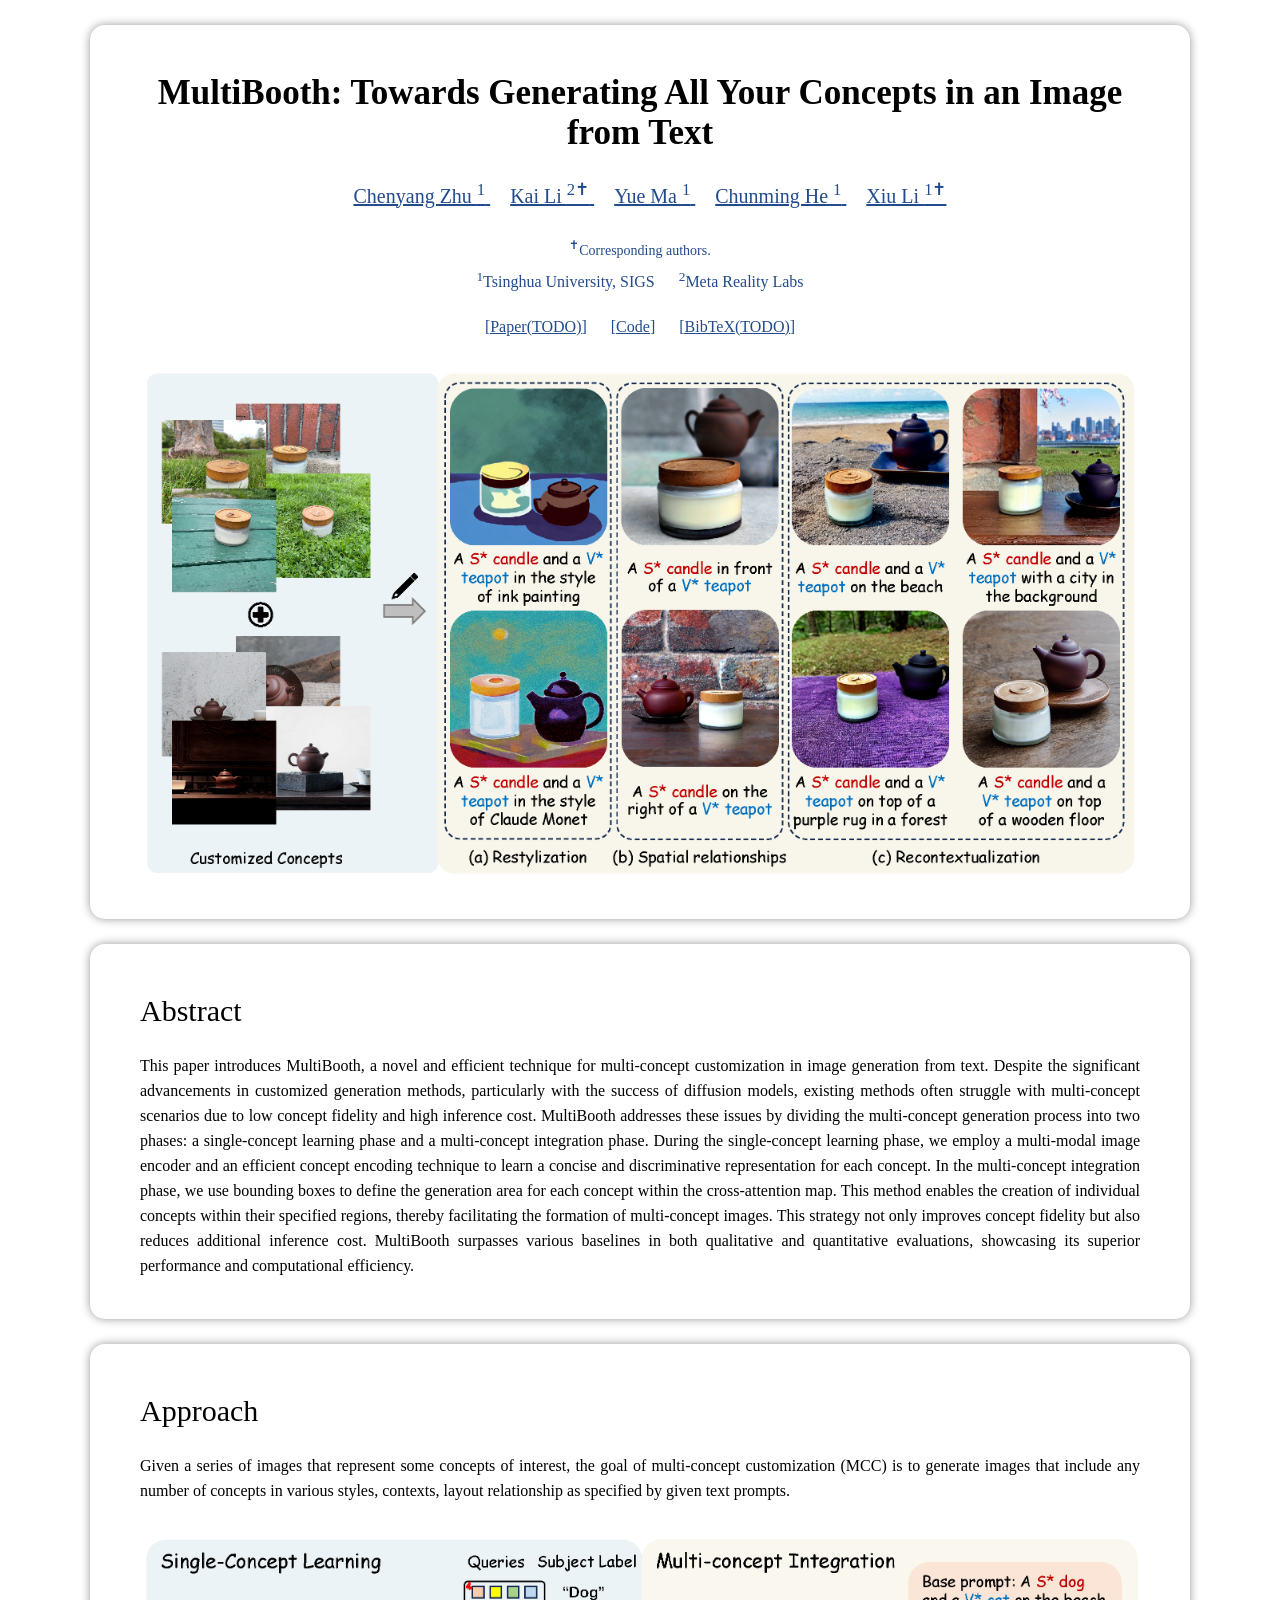
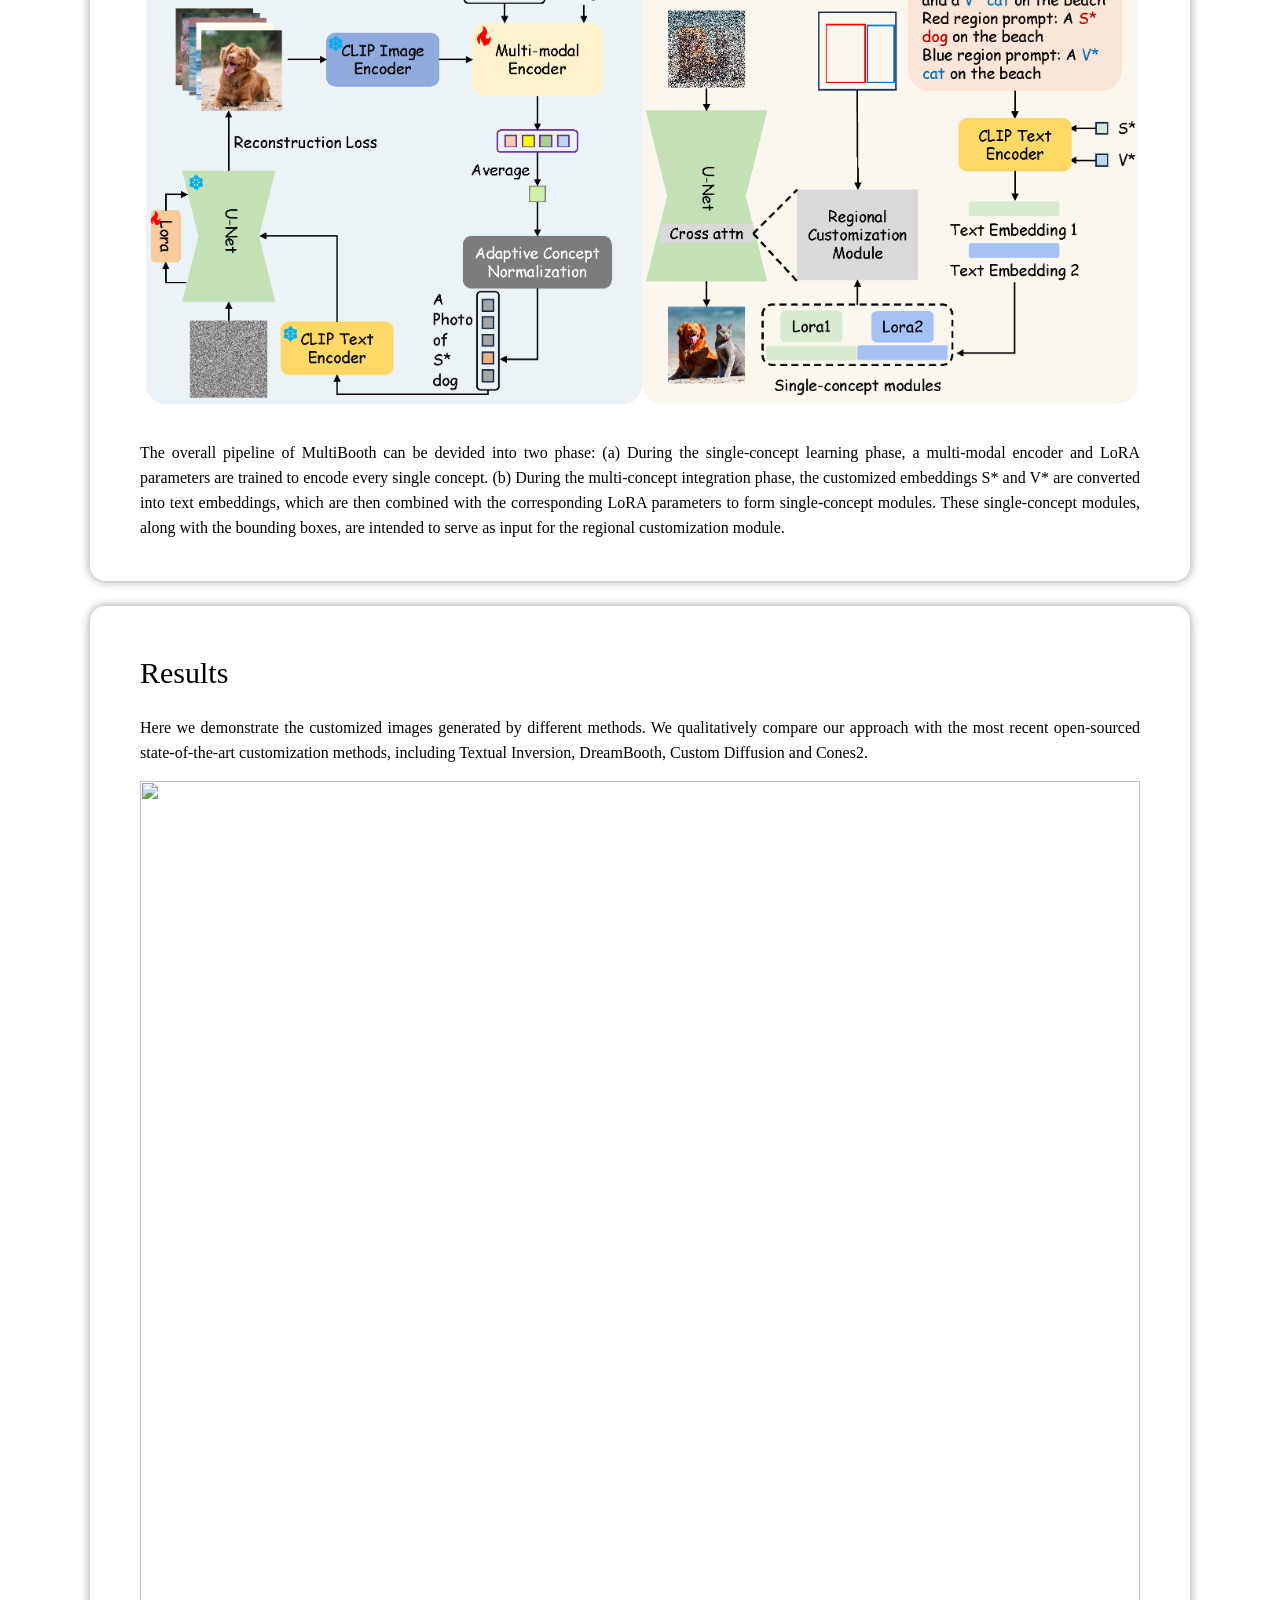
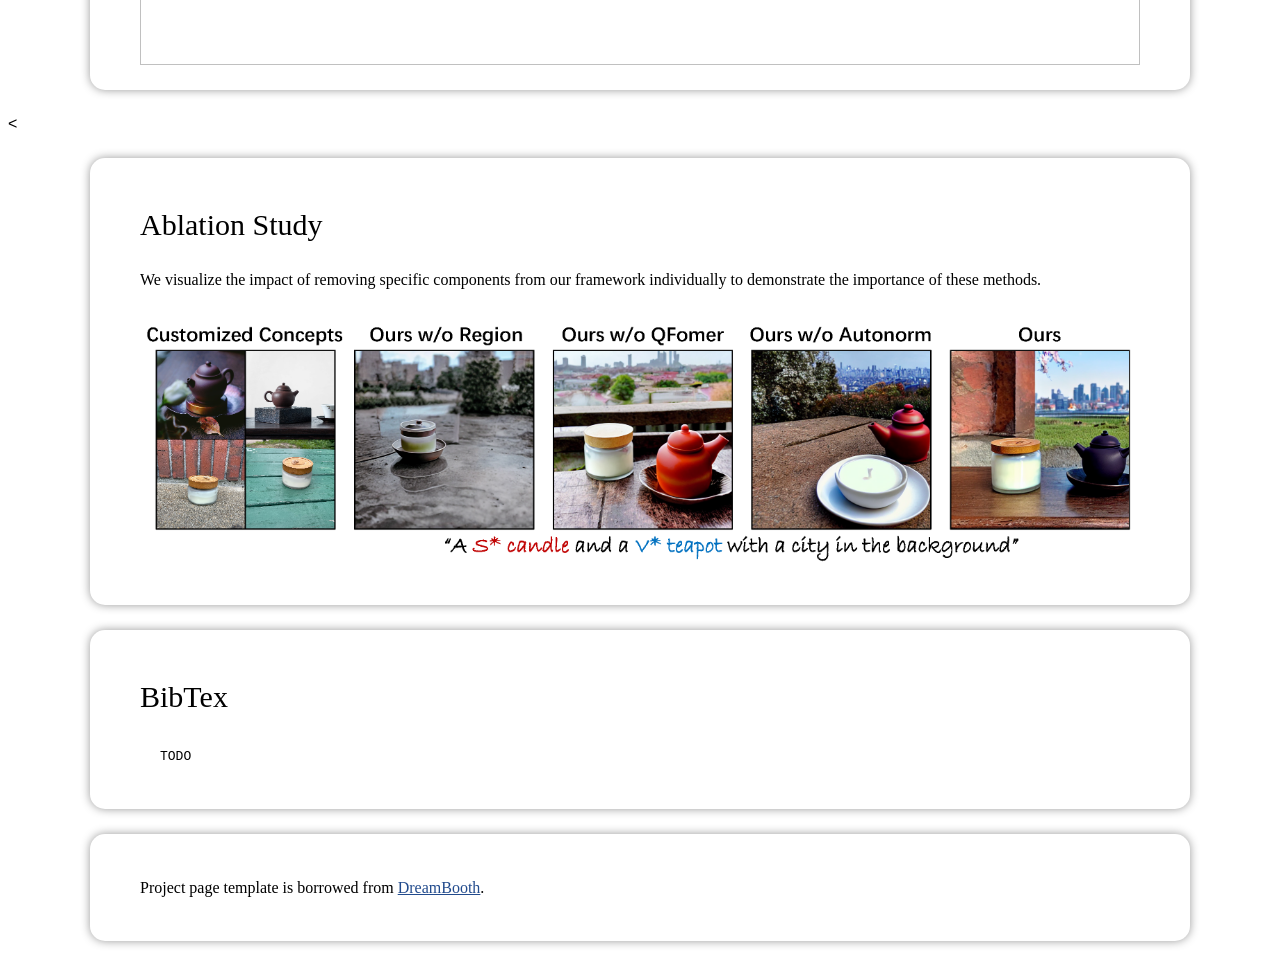
==== index.html @ ee1c902d "init" ====
<html>
  <head>
    <meta http-equiv="Content-Type" content="text/html; charset=UTF-8" />
    <title>MultiBooth</title>
    <link href="./DreamBooth_files/style.css" rel="stylesheet" />
    <script
      type="text/javascript"
      src="./DreamBooth_files/jquery.mlens-1.0.min.js"
    ></script>
    <script type="text/javascript" src="./DreamBooth_files/jquery.js"></script>
  </head>

  <body>
    <div class="content">
      <h1>
        <strong
          >MultiBooth: Towards Generating All Your Concepts in an Image from
          Text</strong
        >
      </h1>
      <p id="authors">
        <span><a href="https://multibooth.github.io/"></a></span>
        <a href="https://chenyangzhu1.github.io/">Chenyang Zhu <sup>1</sup> </a>
        <a href="https://kailigo.github.io/">Kai Li <sup>2✝</sup> </a>
        <a href="https://mayuelala.github.io/">Yue Ma <sup>1</sup> </a>
        <a href="https://chunminghe.github.io/">Chunming He <sup>1</sup> </a>
        <a
          href="https://scholar.google.com/citations?user=Xrh1OIUAAAAJ&hl=zh-CN&oi=sra"
          >Xiu Li <sup>1✝</sup> </a
        ><br />
        <br />
        <a style="font-size: 0.7em"><sup>✝</sup>Corresponding authors. </a>
        <br />
        <span style="font-size: 0.8em; margin-top: 0.5em">
          <a><sup>1</sup>Tsinghua University, SIGS</a>
          <a><sup>2</sup>Meta Reality Labs</a>
        </span>
      </p>
      <font>
        <p style="text-align: center">
          <a href="https://multibooth.github.io/" target="_blank"
            >[Paper(TODO)]</a
          >
          &nbsp;&nbsp;&nbsp;&nbsp;
          <a href="https://github.com/chenyangzhu1/MultiBooth" target="_blank"
            >[Code]</a
          >
          &nbsp;&nbsp;&nbsp;&nbsp;
          <a href="https://multibooth.github.io/" target="_blank"
            >[BibTeX(TODO)]</a
          >
        </p>
      </font>
      <br />
      <img
        src="./DreamBooth_files/Title-case.png"
        class="teaser-gif"
        style="width: 100%"
      /><br />
      <!-- <h3 style="text-align: center">
        <em
          >It’s like a photo booth, but once the subject is captured, it can be
          synthesized wherever your dreams take you…</em
        >
      </h3> -->
    </div>
    <div class="content">
      <h2>Abstract</h2>
      <p>
        This paper introduces MultiBooth, a novel and efficient technique for
        multi-concept customization in image generation from text. Despite the
        significant advancements in customized generation methods, particularly
        with the success of diffusion models, existing methods often struggle
        with multi-concept scenarios due to low concept fidelity and high
        inference cost. MultiBooth addresses these issues by dividing the
        multi-concept generation process into two phases: a single-concept
        learning phase and a multi-concept integration phase. During the
        single-concept learning phase, we employ a multi-modal image encoder and
        an efficient concept encoding technique to learn a concise and
        discriminative representation for each concept. In the multi-concept
        integration phase, we use bounding boxes to define the generation area
        for each concept within the cross-attention map. This method enables the
        creation of individual concepts within their specified regions, thereby
        facilitating the formation of multi-concept images. This strategy not
        only improves concept fidelity but also reduces additional inference
        cost. MultiBooth surpasses various baselines in both qualitative and
        quantitative evaluations, showcasing its superior performance and
        computational efficiency.
      </p>
    </div>
    <div class="content">
      <h2>Approach</h2>
      <p>
        Given a series of images that represent some concepts of interest, the
        goal of multi-concept customization (MCC) is to generate images that
        include any number of concepts in various styles, contexts, layout
        relationship as specified by given text prompts.
      </p>
      <br />
      <img
        class="summary-img"
        src="./DreamBooth_files/Framework.png"
        style="width: 100%"
      />
      <br />
      <p>
        The overall pipeline of MultiBooth can be devided into two phase: (a)
        During the single-concept learning phase, a multi-modal encoder and LoRA
        parameters are trained to encode every single concept. (b) During the
        multi-concept integration phase, the customized embeddings S* and V* are
        converted into text embeddings, which are then combined with the
        corresponding LoRA parameters to form single-concept modules. These
        single-concept modules, along with the bounding boxes, are intended to
        serve as input for the regional customization module.
      </p>
      <!-- <br />
      <img
        class="summary-img"
        src="./DreamBooth_files/system.png"
        style="width: 100%"
      />
      <br /> -->
    </div>
    <div class="content">
      <h2>Results</h2>
      <p>
        Here we demonstrate the customized images generated by different
        methods. We qualitatively compare our approach with the most recent
        open-sourced state-of-the-art customization methods, including Textual
        Inversion, DreamBooth, Custom Diffusion and Cones2.
      </p>
      <img
        class="summary-img"
        src="./DreamBooth_files/main_compare.png"
        style="width: 100%"
      />
    </div>
    <
    <div class="content">
      <h2>Ablation Study</h2>
      <p>
        We visualize the impact of removing specific components from our
        framework individually to demonstrate the importance of these methods.
      </p>
      <br />
      <img
        class="summary-img"
        src="./DreamBooth_files/Ablation_study.png"
        style="width: 100%"
      />
      <br />
    </div>
    <!-- div class="content">
      <h2>Text-Guided View Synthesis</h2>
      <p>
        Our technique can synthesized images with specified viewpoints for a
        subject cat (left to right: top, bottom, side and back views). Note that
        the generated poses are different from the input poses, and the
        background changes in a realistic manner given a pose change. We also
        highlight the preservation of complex fur patterns on the subject cat's
        forehead.
      </p>
      <br />
      <img
        class="summary-img"
        src="./DreamBooth_files/novel_views.png"
        style="width: 100%"
      />
      <br />
    </div>
    <div class="content">
      <h2>Property Modification</h2>
      <p>
        We show color modifications in the first row (using prompts ``a [color]
        [V] car''), and crosses between a specific dog and different animals in
        the second row (using prompts ``a cross of a [V] dog and a [target
        species]''). We highlight the fact that our method preserves unique
        visual features that give the subject its identity or essence, while
        performing the required property modification.
      </p>
      <br />
      <img
        class="summary-img"
        src="./DreamBooth_files/property_modification.png"
        style="width: 100%"
      />
      <br />
    </div>
    <div class="content">
      <h2>Accessorization</h2>
      <p>
        Outfitting a dog with accessories. The identity of the subject is
        preserved and many different outfits or accessories can be applied to
        the dog given a prompt of type
        <em>"a [V] dog wearing a police/chef/witch outfit''</em>. We observe a
        realistic interaction between the subject dog and the outfits or
        accessories, as well as a large variety of possible options.
      </p>
      <br />
      <img
        class="summary-img"
        src="./DreamBooth_files/accessories.png"
        style="width: 100%"
      />
      <br />
    </div>
    <div class="content">
      <h2>Societal Impact</h2>
      <p>
        This project aims to provide users with an effective tool for
        synthesizing personal subjects (animals, objects) in different contexts.
        While general text-to-image models might be biased towards specific
        attributes when synthesizing images from text, our approach enables the
        user to get a better reconstruction of their desirable subjects. On
        contrary, malicious parties might try to use such images to mislead
        viewers. This is a common issue, existing in other generative models
        approaches or content manipulation techniques. Future research in
        generative modeling, and specifically of personalized generative priors,
        must continue investigating and revalidating these concerns.
      </p>
      <br />
    </div> -->
    <!-- <div class="content">
      <h2>BibTex</h2>
      <code>
        @article{ruiz2022dreambooth,<br />
        &nbsp;&nbsp;title={DreamBooth: Fine Tuning Text-to-image Diffusion
        Models for Subject-Driven Generation},<br />
        &nbsp;&nbsp;author={Ruiz, Nataniel and Li, Yuanzhen and Jampani, Varun
        and Pritch, Yael and Rubinstein, Michael and Aberman, Kfir},<br />
        &nbsp;&nbsp;booktitle={arXiv preprint arxiv:2208.12242},<br />
        &nbsp;&nbsp;year={2022}<br />
        }
      </code>
    </div> -->
    <!-- <div class="content" id="acknowledgements">
      <p>
        <strong>Acknowledgements</strong>: We thank Rinon Gal, Adi Zicher, Ron
        Mokady, Bill Freeman, Dilip Krishnan, Huiwen Chang and Daniel Cohen-Or
        for their valuable inputs that helped improve this work, and to Mohammad
        Norouzi, Chitwan Saharia and William Chan for providing us with their
        support and the pretrained models of Imagen. Finally, a special thank
        you to David Salesin for his feedback, advice and for his support for
        the project.
      </p>
    </div> -->
    <div class="content">
      <h2>BibTex</h2>
      <code> TODO </code>
    </div>
    <!-- <div class="content" id="acknowledgements">
      <p>
        <strong>Acknowledgements</strong>: We thank Shuoyang Sun and Shuyan Li for their support 
      </p>
    </div> -->
    <div class="content">
      <p class="serif">
        Project page template is borrowed from
        <a href="https://dreambooth.github.io/">DreamBooth</a>.
      </p>
    </div>
  </body>
</html>
---- DreamBooth_files/style.css ----
/* CSS Document */
@import url(https://fonts.googleapis.com/css?family=Open+Sans);

body {
  font-family: 'Open-Sans', sans-serif;
  font-weight: 300;
  background-color: #fff;
}
.content {
  width: 1000px;
  padding: 25px 50px;
  margin: 25px auto;
  background-color: white;
  box-shadow: 0px 0px 10px #999;
  border-radius: 15px;
  font-family: "Google Sans";
}
.contentblock {
  width: 950px;
  margin: 0 auto;
  padding: 0;
  border-spacing: 25px 0;
}
.contentblock td {
  background-color: #fff;
  padding: 25px 50px;
  vertical-align: top;
  box-shadow: 0px 0px 10px #999;
  border-radius: 15px;
}
a, a:visited {
  color: #224b8d;
  font-weight: 300;
}
#authors {
  text-align: center;
  margin-bottom: 20px;
  font-size: 20px;
}
#conference {
  text-align: center;
  margin-bottom: 20px;
  font-style: italic;
}
#authors a {
  margin: 0 10px;
}
h1 {
  text-align: center;
  font-size: 35px;
  font-weight: 300;
}
h2 {
  font-size: 30px;
  font-weight: 300;
}
code {
  display: block;
  padding: 10px;
  margin: 10px 10px;
}
p {
  line-height: 25px;
  text-align: justify;
}
p code {
  display: inline;
  padding: 0;
  margin: 0;
}
#teasers {
  margin: 0 auto;
}
#teasers td {
  margin: 0 auto;
  text-align: center;
  padding: 5px;
}
#teasers img {
  width: 250px;
}
#results img {
  width: 133px;
}
#seeintodark {
  margin: 0 auto;
}
#sift {
  margin: 0 auto;
}
#sift img {
  width: 250px;
}
.downloadpaper {
  padding-left: 20px;
  float: right;
  text-align: center;
}
.downloadpaper a {
  font-weight: bold;
  text-align: center;
}
.teaser-img {
  width: 80%;
  display: block;
  margin-left: auto;
  margin-right: auto;
}
.teaser-gif {
  display: block;
  margin-left: auto;
  margin-right: auto;
}
.summary-img {
  width: 100%;
  display: block;
  margin-left: auto;
  margin-right: auto;
}
.video-iframe {
  width: 1000;
  height: 800;
  margin: auto;
  display: block;
}
.container {
  display: flex;
  align-items: center;
  justify-content: center
}
.image {
  flex-basis: 40%
}
.text {
  font-size: 20px;
  padding-left: 20px;
}
.center {
  margin-left: auto;
  margin-right: auto;
}
.boxshadow {
  border: 1px solid;
  padding: 10px;
  box-shadow: 2px 2px 5px #888888;
}
.spacertr {
  height: 8px;
}
.spacertd {
  width: 40px;
}
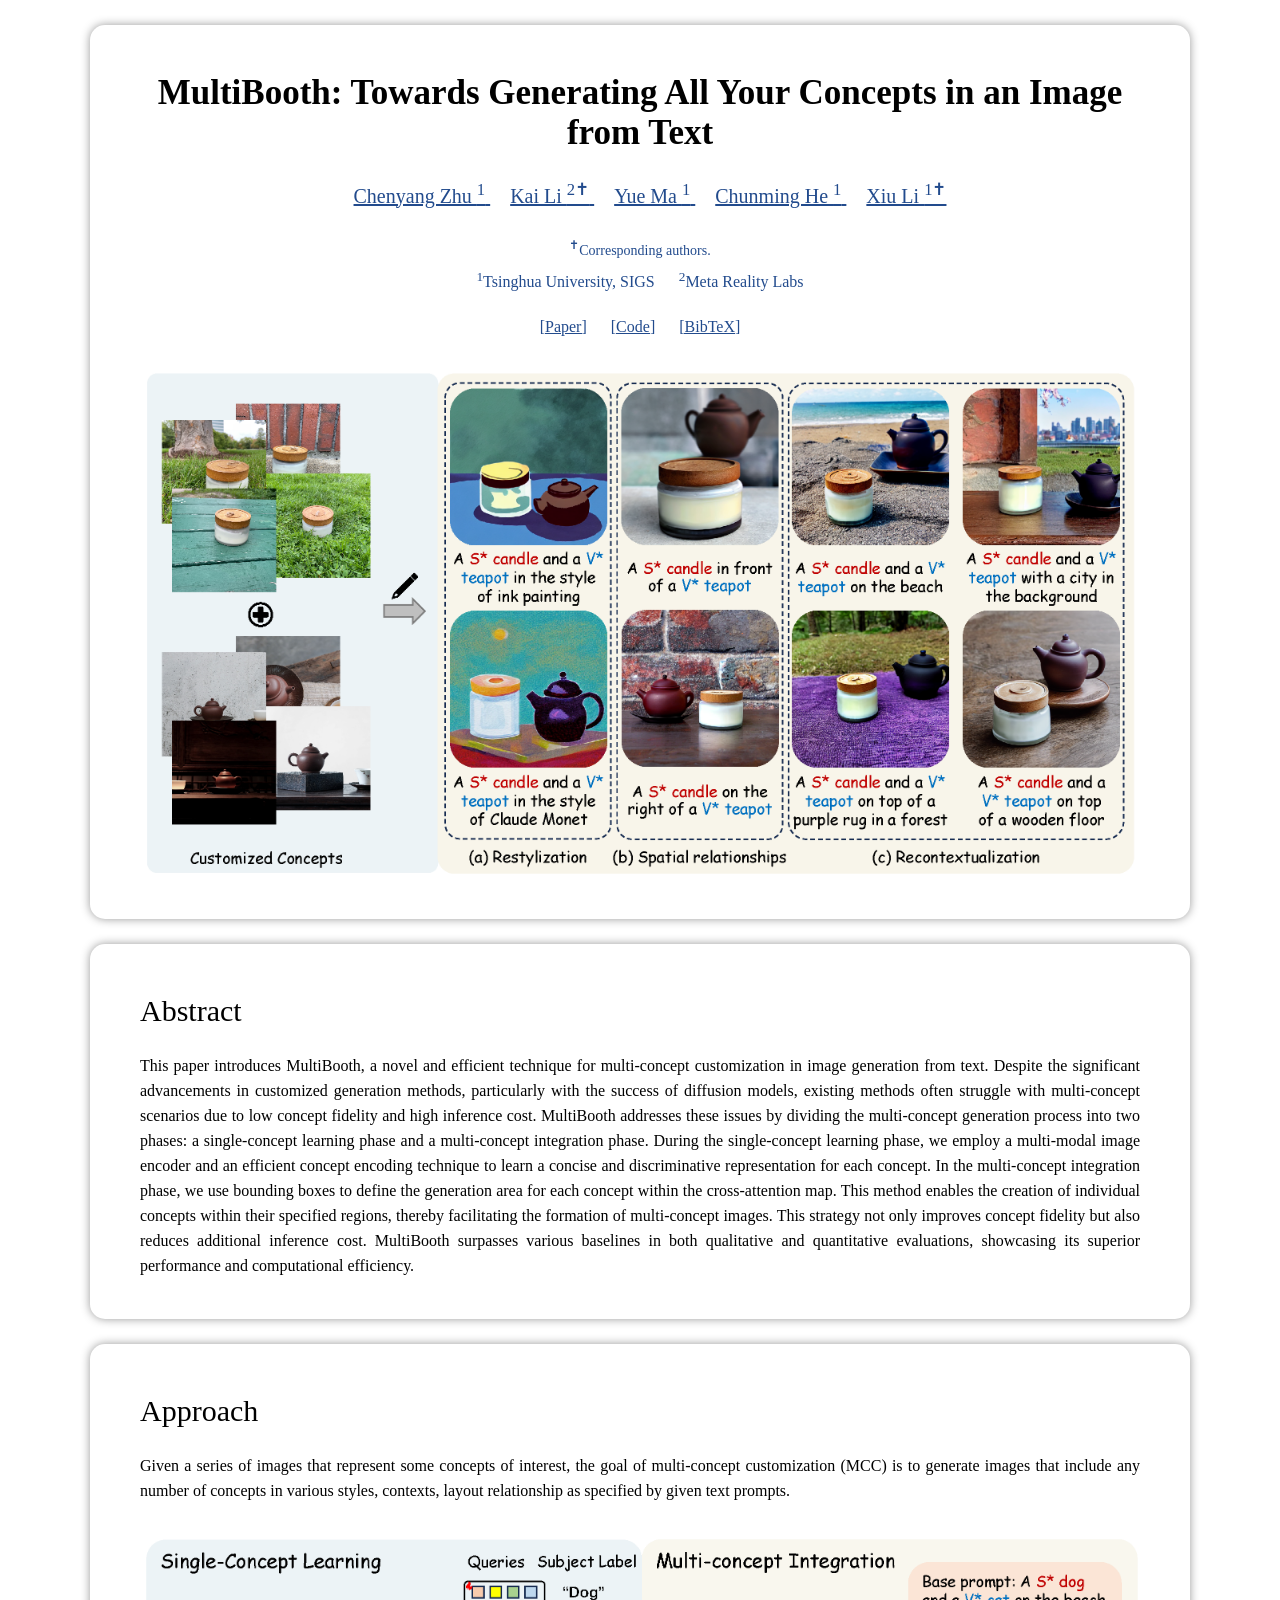
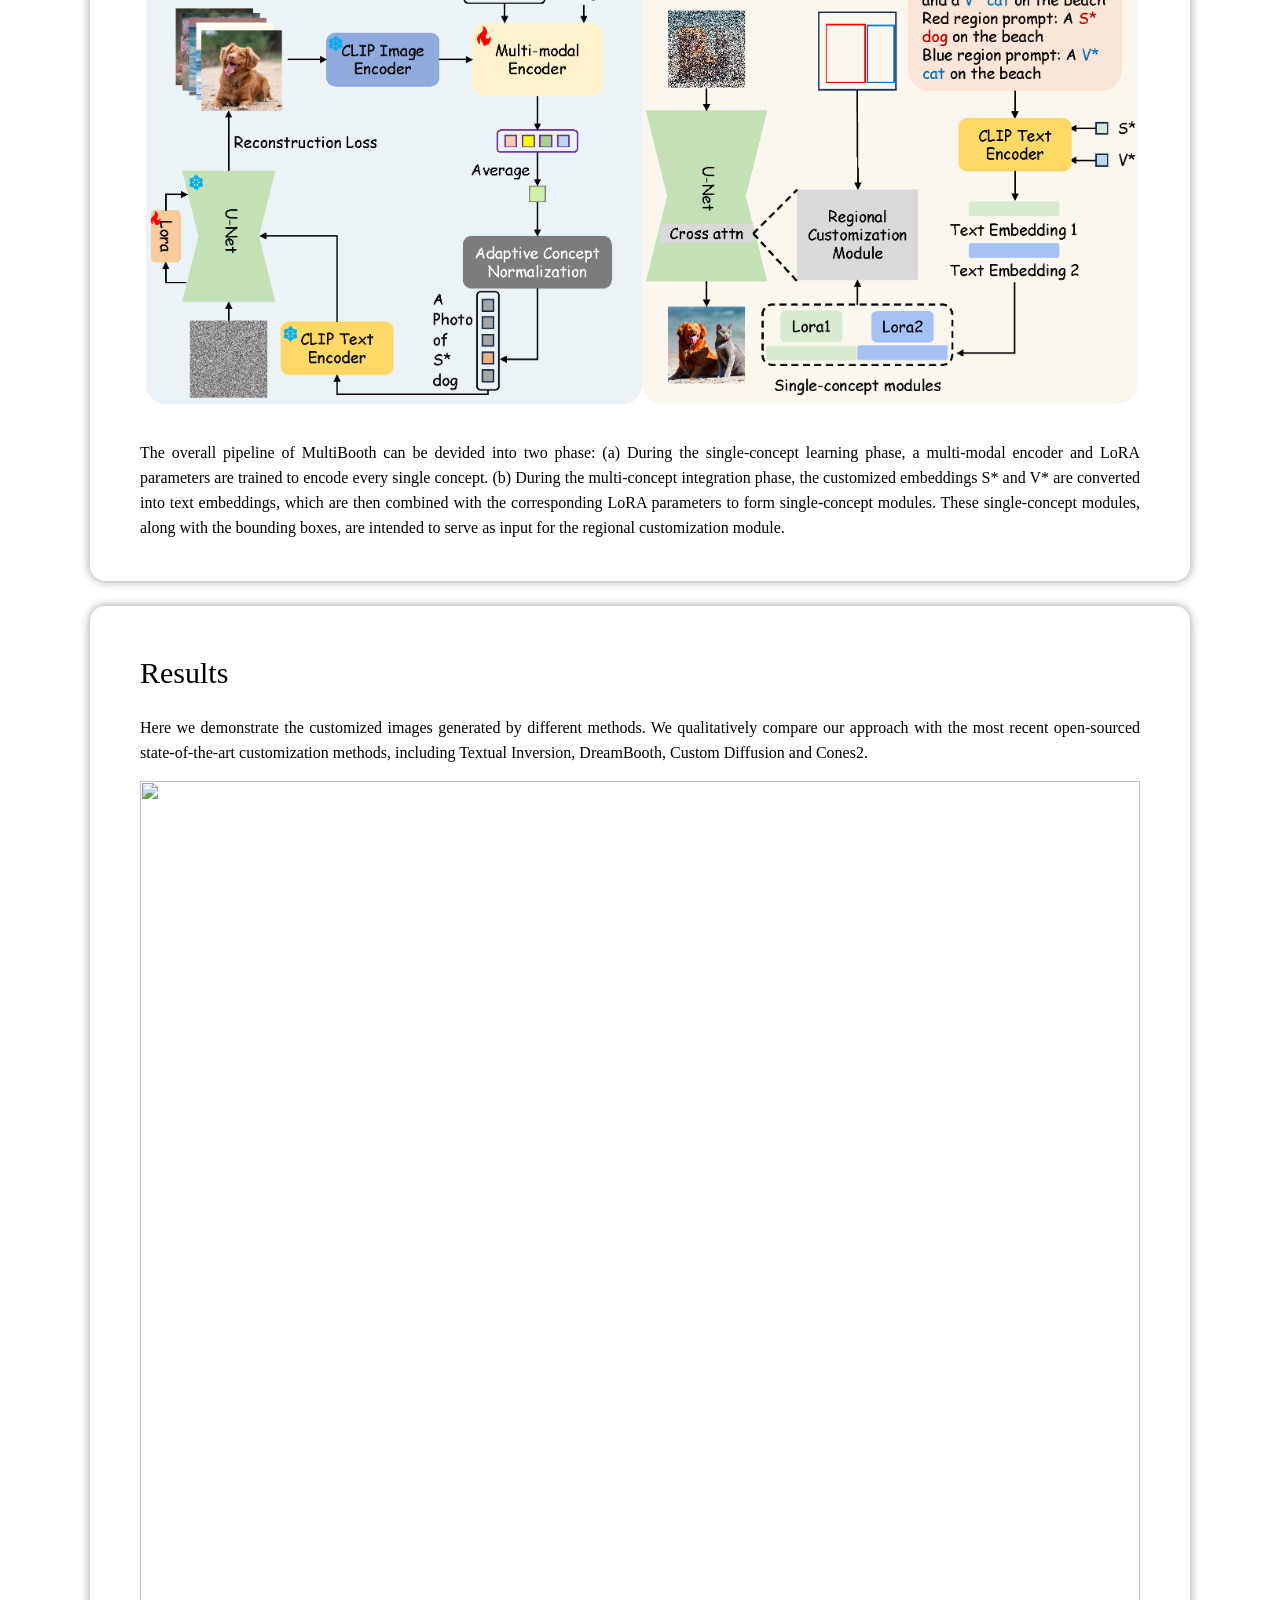
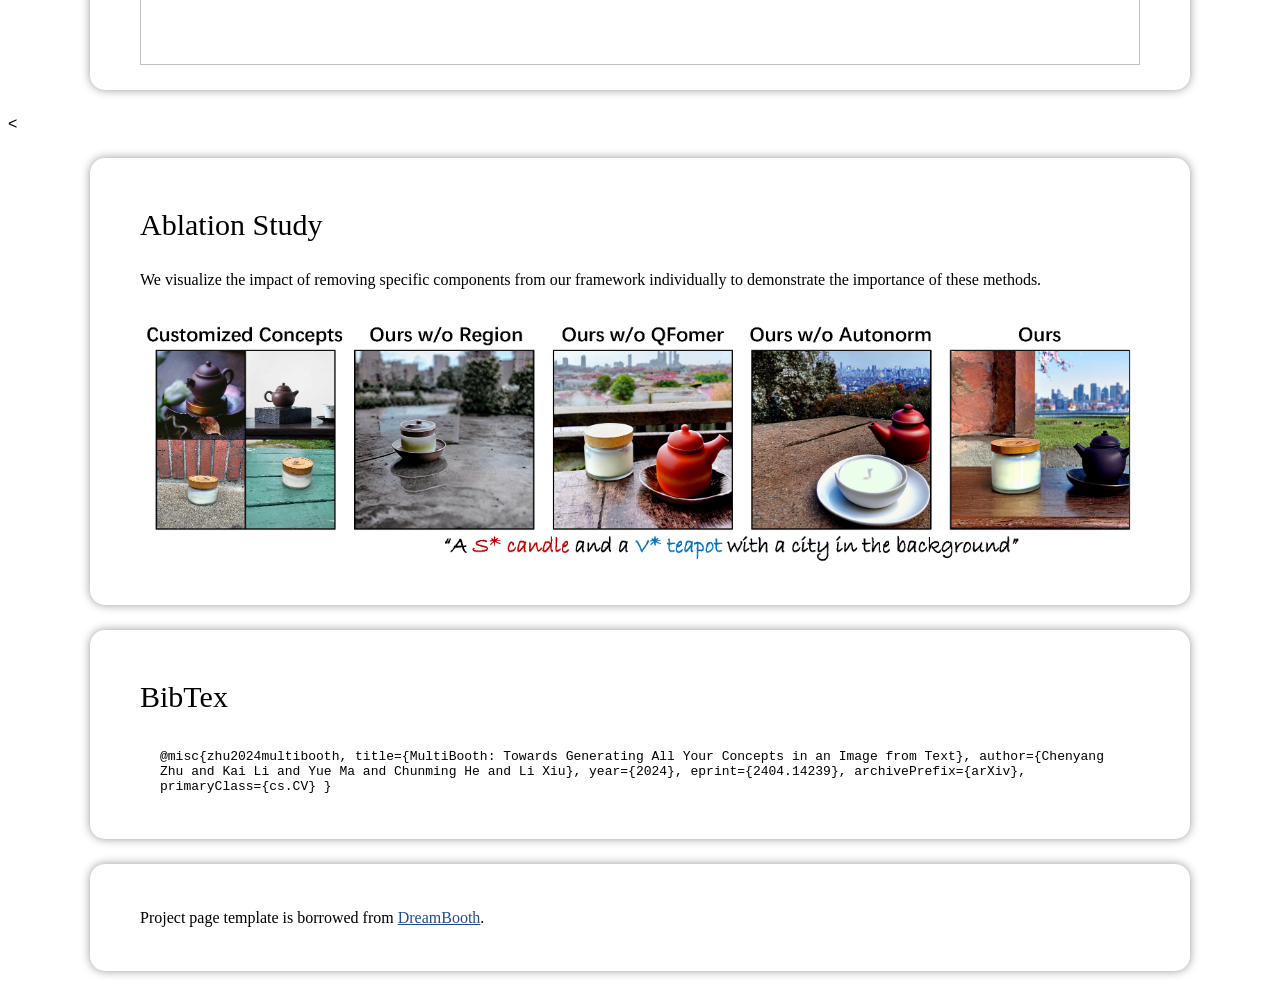
==== commit 8cbaeaa8: "update" ====
--- a/index.html
+++ b/index.html
@@ -38,16 +38,16 @@
       </p>
       <font>
         <p style="text-align: center">
-          <a href="https://multibooth.github.io/" target="_blank"
-            >[Paper(TODO)]</a
+          <a href="hhttps://arxiv.org/abs/2404.14239" target="_blank"
+            >[Paper]</a
           >
           &nbsp;&nbsp;&nbsp;&nbsp;
           <a href="https://github.com/chenyangzhu1/MultiBooth" target="_blank"
             >[Code]</a
           >
           &nbsp;&nbsp;&nbsp;&nbsp;
-          <a href="https://multibooth.github.io/" target="_blank"
-            >[BibTeX(TODO)]</a
+          <a href="DreamBooth_files/bibtex.txt" target="_blank"
+            >[BibTeX]</a
           >
         </p>
       </font>
@@ -246,7 +246,12 @@
     </div> -->
     <div class="content">
       <h2>BibTex</h2>
-      <code> TODO </code>
+      <code>
+        @misc{zhu2024multibooth, title={MultiBooth: Towards Generating All Your
+        Concepts in an Image from Text}, author={Chenyang Zhu and Kai Li and Yue
+        Ma and Chunming He and Li Xiu}, year={2024}, eprint={2404.14239},
+        archivePrefix={arXiv}, primaryClass={cs.CV} }
+      </code>
     </div>
     <!-- <div class="content" id="acknowledgements">
       <p>
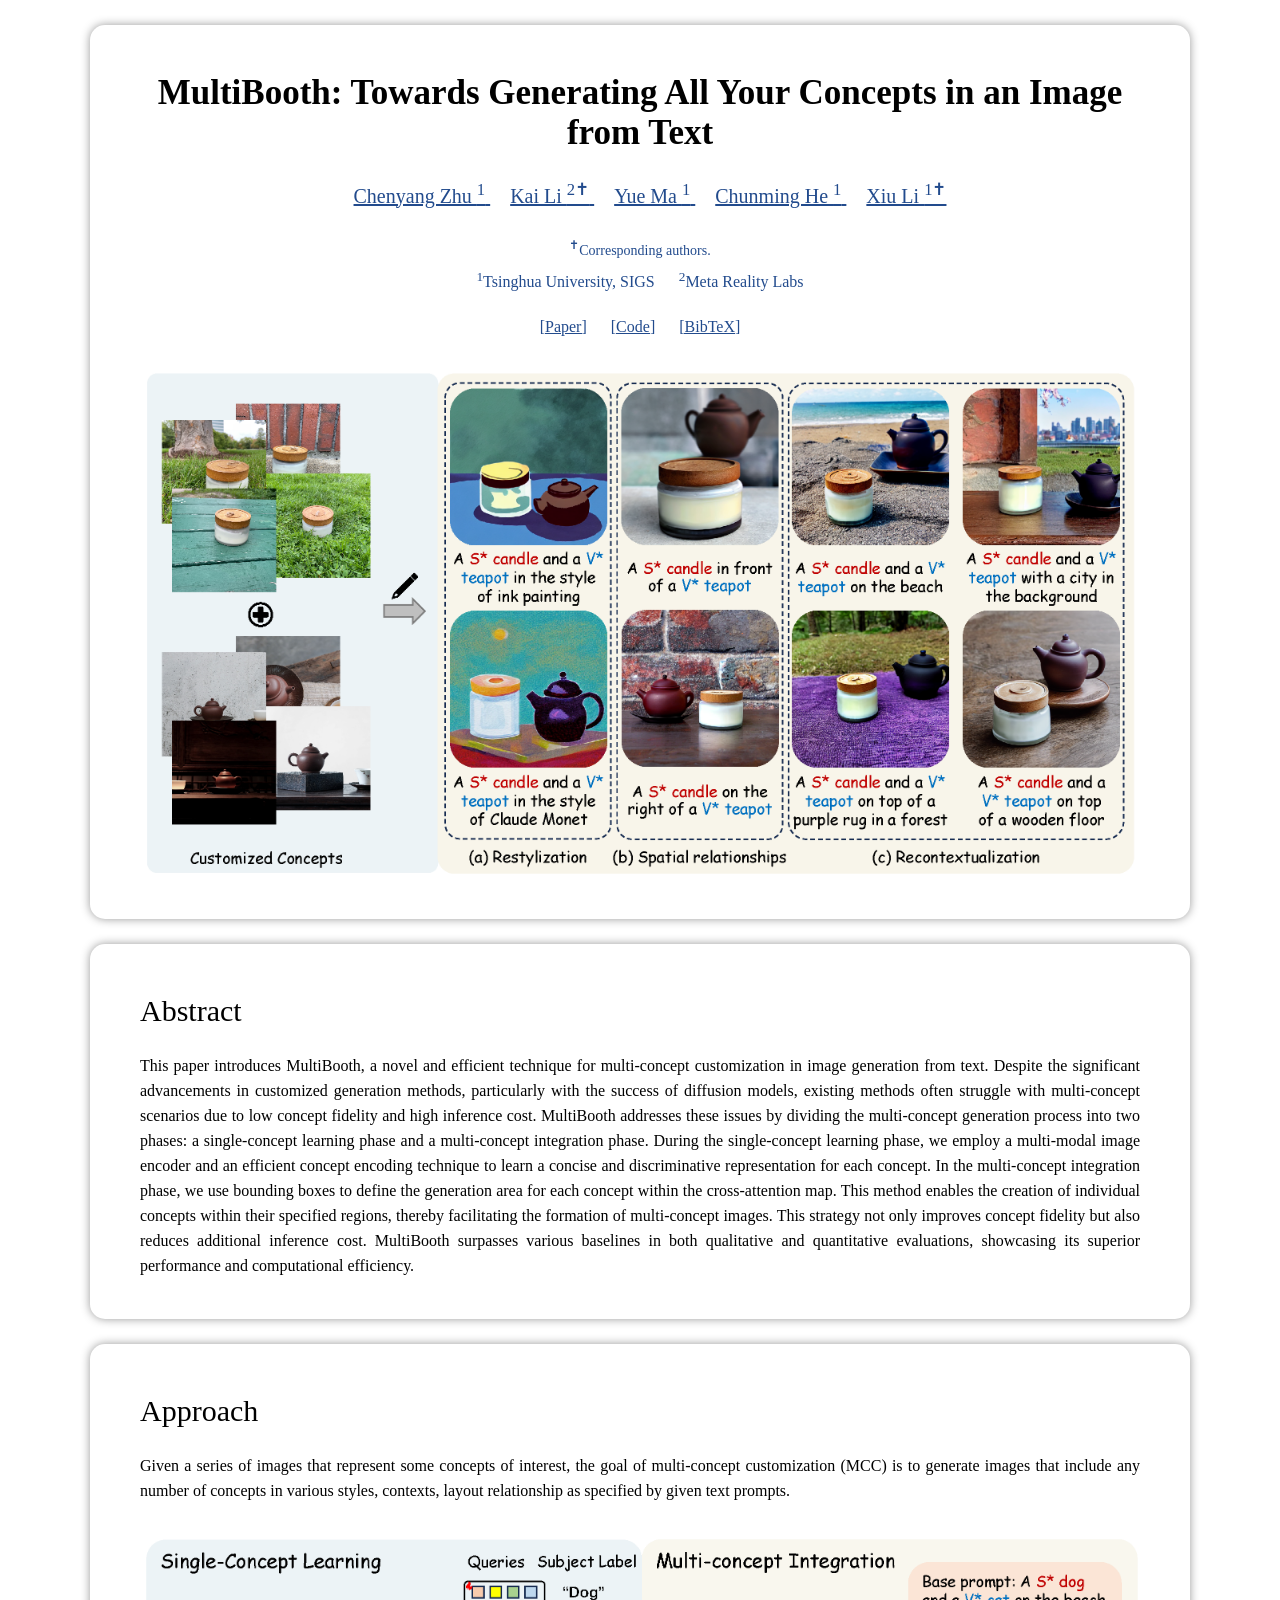
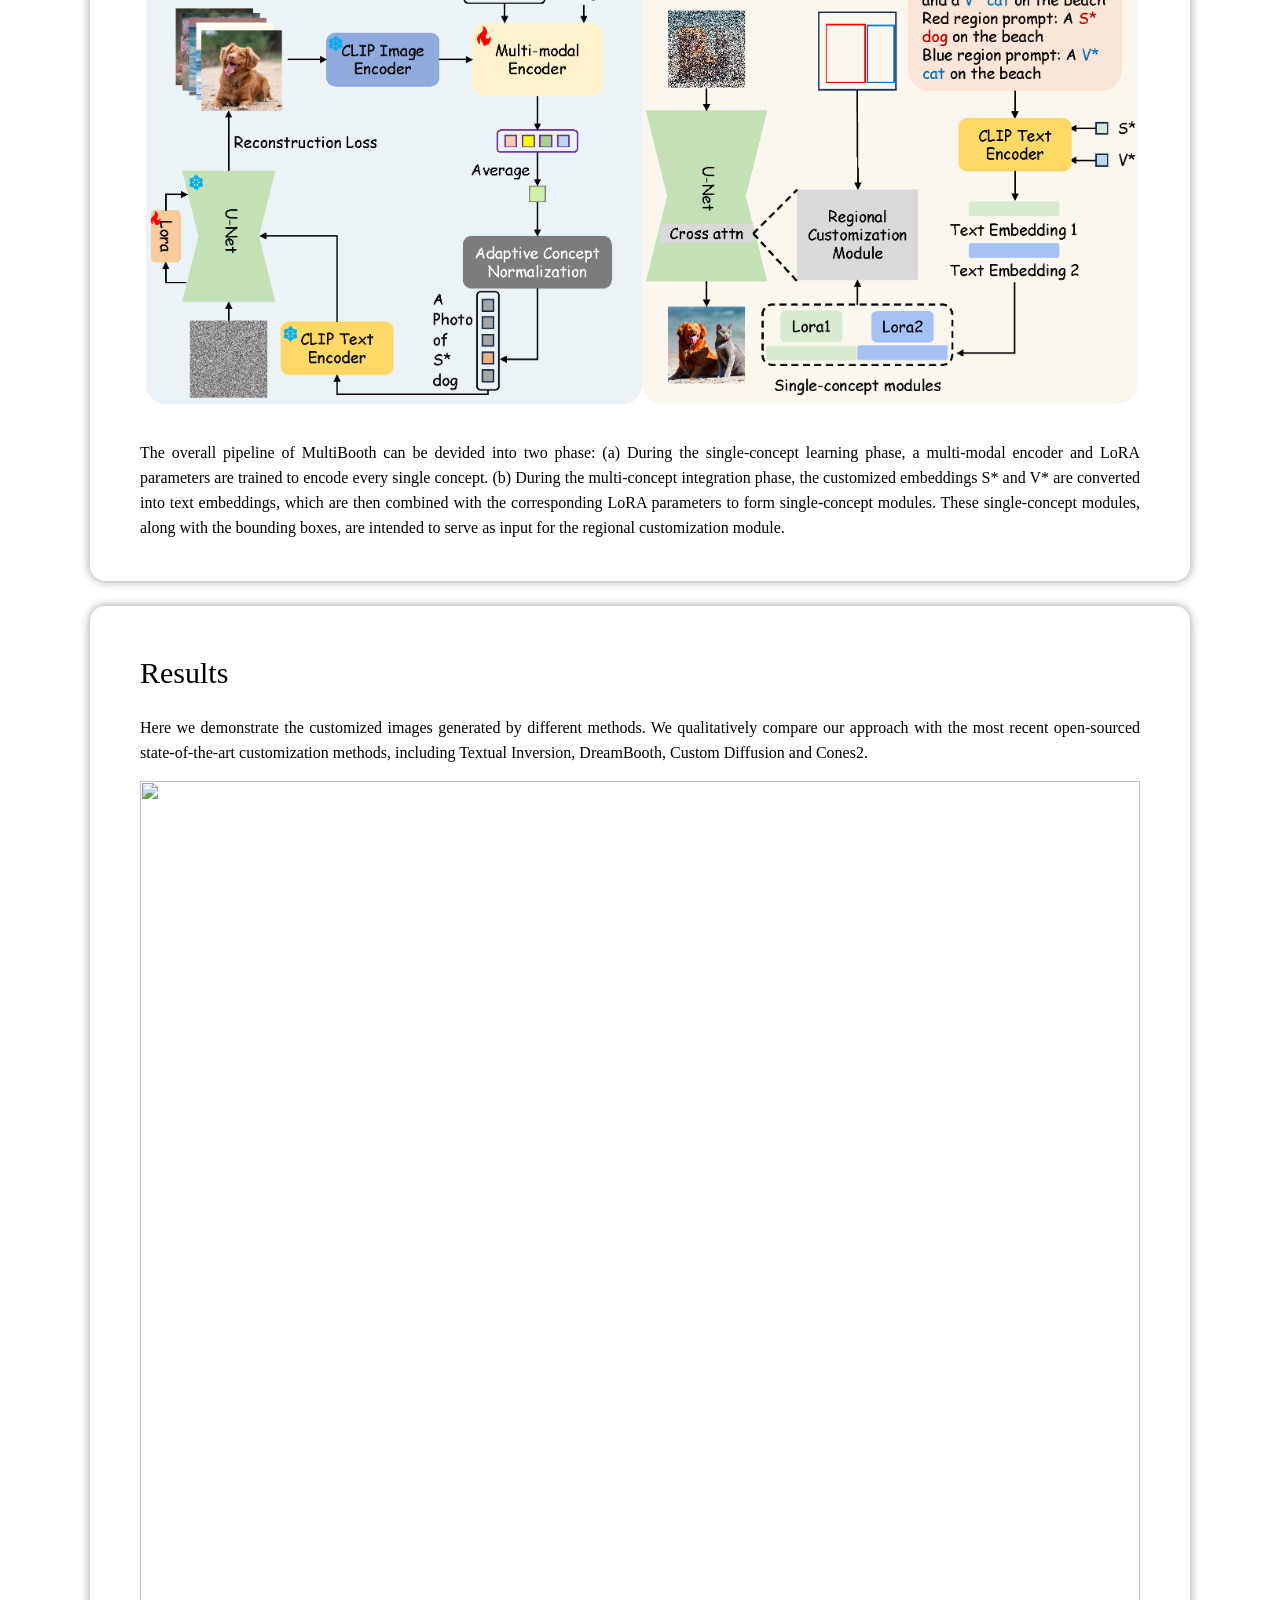
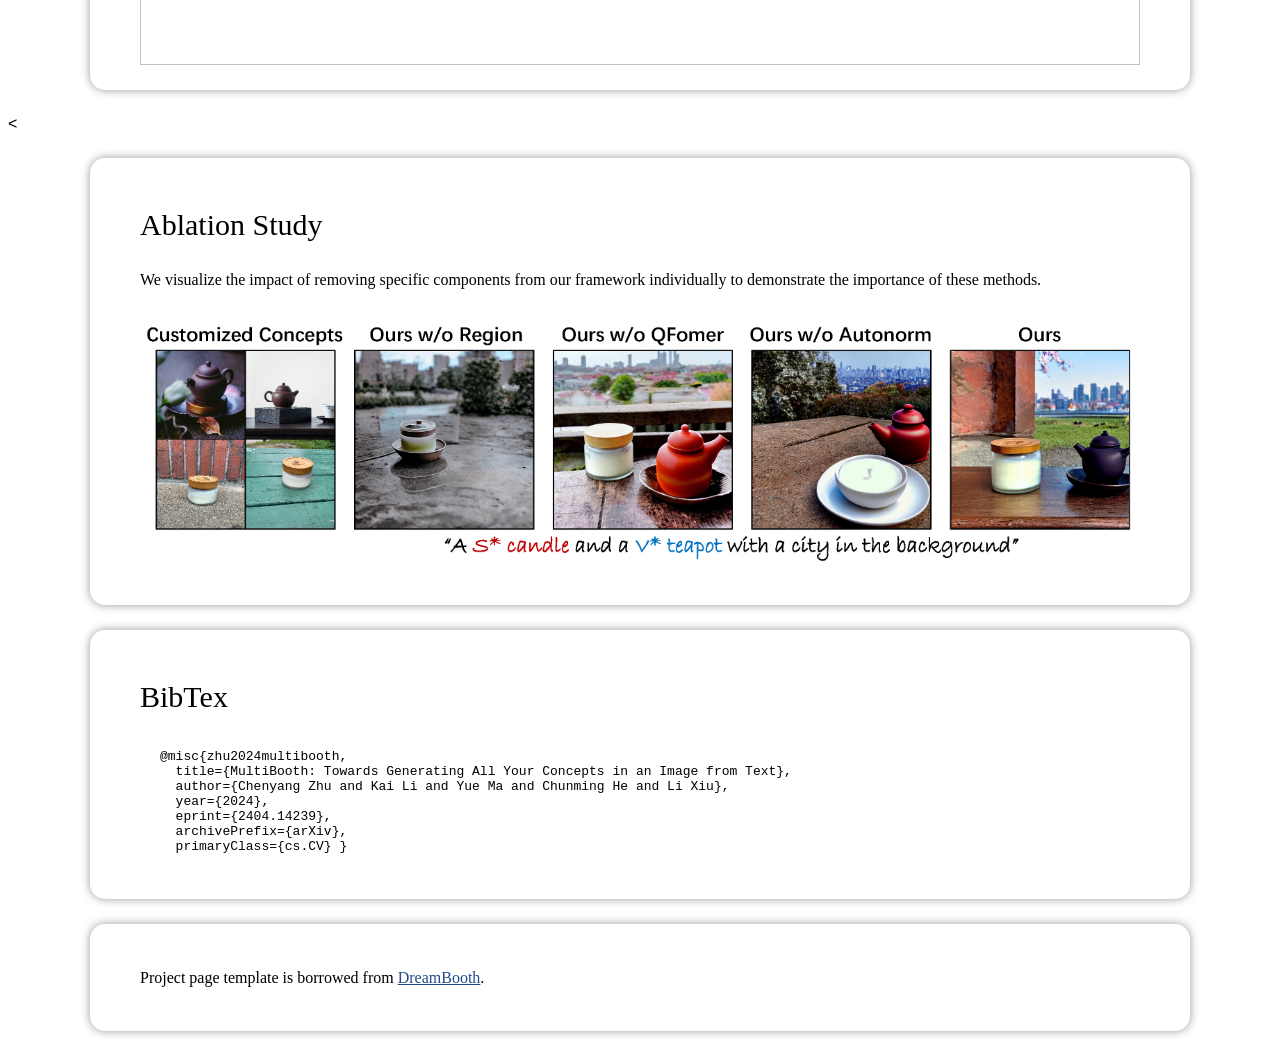
==== commit b176ac45: "update" ====
--- a/index.html
+++ b/index.html
@@ -2,12 +2,12 @@
   <head>
     <meta http-equiv="Content-Type" content="text/html; charset=UTF-8" />
     <title>MultiBooth</title>
-    <link href="./DreamBooth_files/style.css" rel="stylesheet" />
+    <link href="./MultiBooth_files/style.css" rel="stylesheet" />
     <script
       type="text/javascript"
-      src="./DreamBooth_files/jquery.mlens-1.0.min.js"
+      src="./MultiBooth_files/jquery.mlens-1.0.min.js"
     ></script>
-    <script type="text/javascript" src="./DreamBooth_files/jquery.js"></script>
+    <script type="text/javascript" src="./MultiBooth_files/jquery.js"></script>
   </head>
 
   <body>
@@ -46,14 +46,12 @@
             >[Code]</a
           >
           &nbsp;&nbsp;&nbsp;&nbsp;
-          <a href="DreamBooth_files/bibtex.txt" target="_blank"
-            >[BibTeX]</a
-          >
+          <a href="MultiBooth_files/bibtex.txt" target="_blank">[BibTeX]</a>
         </p>
       </font>
       <br />
       <img
-        src="./DreamBooth_files/Title-case.png"
+        src="./MultiBooth_files/Title-case.png"
         class="teaser-gif"
         style="width: 100%"
       /><br />
@@ -99,7 +97,7 @@
       <br />
       <img
         class="summary-img"
-        src="./DreamBooth_files/Framework.png"
+        src="./MultiBooth_files/Framework.png"
         style="width: 100%"
       />
       <br />
@@ -116,7 +114,7 @@
       <!-- <br />
       <img
         class="summary-img"
-        src="./DreamBooth_files/system.png"
+        src="./MultiBooth_files/system.png"
         style="width: 100%"
       />
       <br /> -->
@@ -131,7 +129,7 @@
       </p>
       <img
         class="summary-img"
-        src="./DreamBooth_files/main_compare.png"
+        src="./MultiBooth_files/main_compare.png"
         style="width: 100%"
       />
     </div>
@@ -145,7 +143,7 @@
       <br />
       <img
         class="summary-img"
-        src="./DreamBooth_files/Ablation_study.png"
+        src="./MultiBooth_files/Ablation_study.png"
         style="width: 100%"
       />
       <br />
@@ -163,7 +161,7 @@
       <br />
       <img
         class="summary-img"
-        src="./DreamBooth_files/novel_views.png"
+        src="./MultiBooth_files/novel_views.png"
         style="width: 100%"
       />
       <br />
@@ -181,7 +179,7 @@
       <br />
       <img
         class="summary-img"
-        src="./DreamBooth_files/property_modification.png"
+        src="./MultiBooth_files/property_modification.png"
         style="width: 100%"
       />
       <br />
@@ -199,7 +197,7 @@
       <br />
       <img
         class="summary-img"
-        src="./DreamBooth_files/accessories.png"
+        src="./MultiBooth_files/accessories.png"
         style="width: 100%"
       />
       <br />
@@ -247,10 +245,15 @@
     <div class="content">
       <h2>BibTex</h2>
       <code>
-        @misc{zhu2024multibooth, title={MultiBooth: Towards Generating All Your
-        Concepts in an Image from Text}, author={Chenyang Zhu and Kai Li and Yue
-        Ma and Chunming He and Li Xiu}, year={2024}, eprint={2404.14239},
-        archivePrefix={arXiv}, primaryClass={cs.CV} }
+        @misc{zhu2024multibooth, <br />
+        &nbsp;&nbsp;title={MultiBooth: Towards Generating All Your Concepts in
+        an Image from Text}, <br />
+        &nbsp;&nbsp;author={Chenyang Zhu and Kai Li and Yue Ma and Chunming He
+        and Li Xiu}, <br />
+        &nbsp;&nbsp;year={2024}, <br />
+        &nbsp;&nbsp;eprint={2404.14239},<br />
+        &nbsp;&nbsp;archivePrefix={arXiv}, <br />
+        &nbsp;&nbsp;primaryClass={cs.CV} }<br />
       </code>
     </div>
     <!-- <div class="content" id="acknowledgements">
--- a/MultiBooth_files/style.css
+++ b/MultiBooth_files/style.css
@@ -0,0 +1,152 @@
+/* CSS Document */
+@import url(https://fonts.googleapis.com/css?family=Open+Sans);
+
+body {
+  font-family: 'Open-Sans', sans-serif;
+  font-weight: 300;
+  background-color: #fff;
+}
+.content {
+  width: 1000px;
+  padding: 25px 50px;
+  margin: 25px auto;
+  background-color: white;
+  box-shadow: 0px 0px 10px #999;
+  border-radius: 15px;
+  font-family: "Google Sans";
+}
+.contentblock {
+  width: 950px;
+  margin: 0 auto;
+  padding: 0;
+  border-spacing: 25px 0;
+}
+.contentblock td {
+  background-color: #fff;
+  padding: 25px 50px;
+  vertical-align: top;
+  box-shadow: 0px 0px 10px #999;
+  border-radius: 15px;
+}
+a, a:visited {
+  color: #224b8d;
+  font-weight: 300;
+}
+#authors {
+  text-align: center;
+  margin-bottom: 20px;
+  font-size: 20px;
+}
+#conference {
+  text-align: center;
+  margin-bottom: 20px;
+  font-style: italic;
+}
+#authors a {
+  margin: 0 10px;
+}
+h1 {
+  text-align: center;
+  font-size: 35px;
+  font-weight: 300;
+}
+h2 {
+  font-size: 30px;
+  font-weight: 300;
+}
+code {
+  display: block;
+  padding: 10px;
+  margin: 10px 10px;
+}
+p {
+  line-height: 25px;
+  text-align: justify;
+}
+p code {
+  display: inline;
+  padding: 0;
+  margin: 0;
+}
+#teasers {
+  margin: 0 auto;
+}
+#teasers td {
+  margin: 0 auto;
+  text-align: center;
+  padding: 5px;
+}
+#teasers img {
+  width: 250px;
+}
+#results img {
+  width: 133px;
+}
+#seeintodark {
+  margin: 0 auto;
+}
+#sift {
+  margin: 0 auto;
+}
+#sift img {
+  width: 250px;
+}
+.downloadpaper {
+  padding-left: 20px;
+  float: right;
+  text-align: center;
+}
+.downloadpaper a {
+  font-weight: bold;
+  text-align: center;
+}
+.teaser-img {
+  width: 80%;
+  display: block;
+  margin-left: auto;
+  margin-right: auto;
+}
+.teaser-gif {
+  display: block;
+  margin-left: auto;
+  margin-right: auto;
+}
+.summary-img {
+  width: 100%;
+  display: block;
+  margin-left: auto;
+  margin-right: auto;
+}
+.video-iframe {
+  width: 1000;
+  height: 800;
+  margin: auto;
+  display: block;
+}
+.container {
+  display: flex;
+  align-items: center;
+  justify-content: center
+}
+.image {
+  flex-basis: 40%
+}
+.text {
+  font-size: 20px;
+  padding-left: 20px;
+}
+.center {
+  margin-left: auto;
+  margin-right: auto;
+}
+.boxshadow {
+  border: 1px solid;
+  padding: 10px;
+  box-shadow: 2px 2px 5px #888888;
+}
+.spacertr {
+  height: 8px;
+}
+.spacertd {
+  width: 40px;
+}
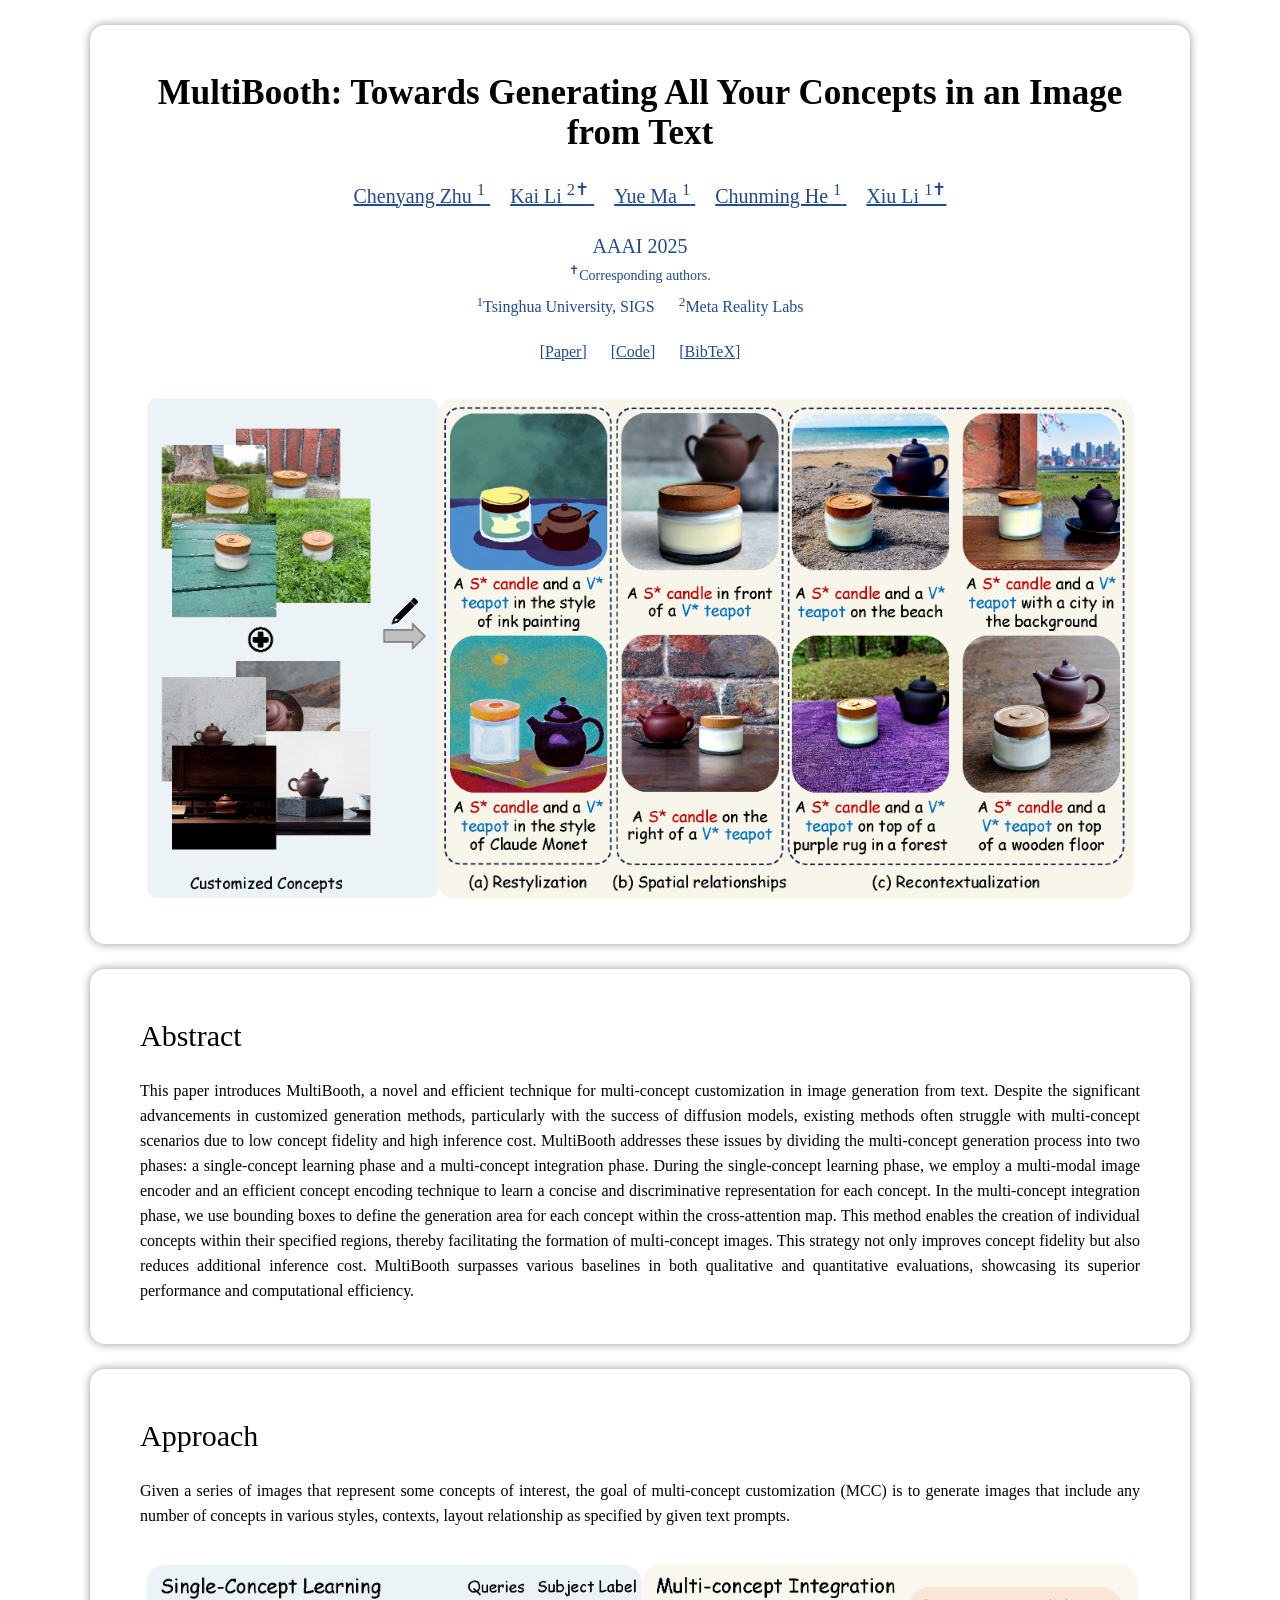
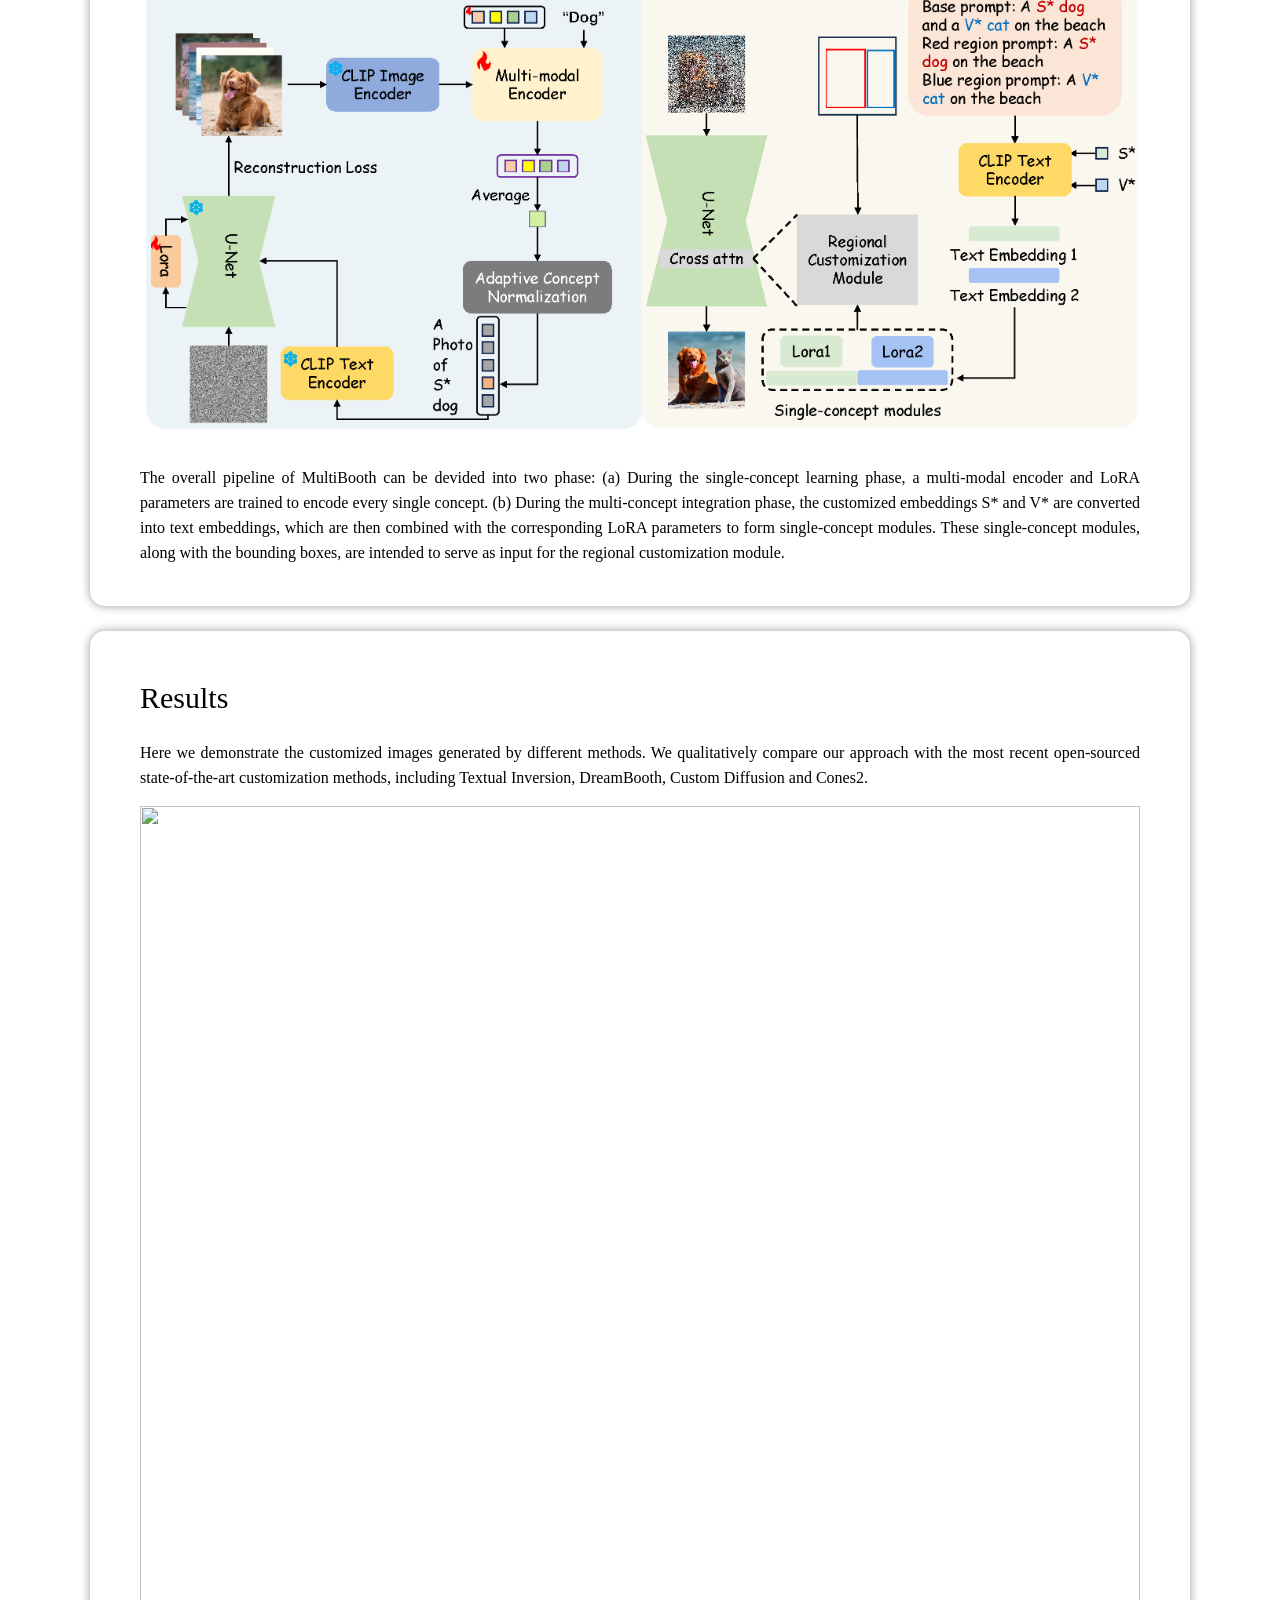
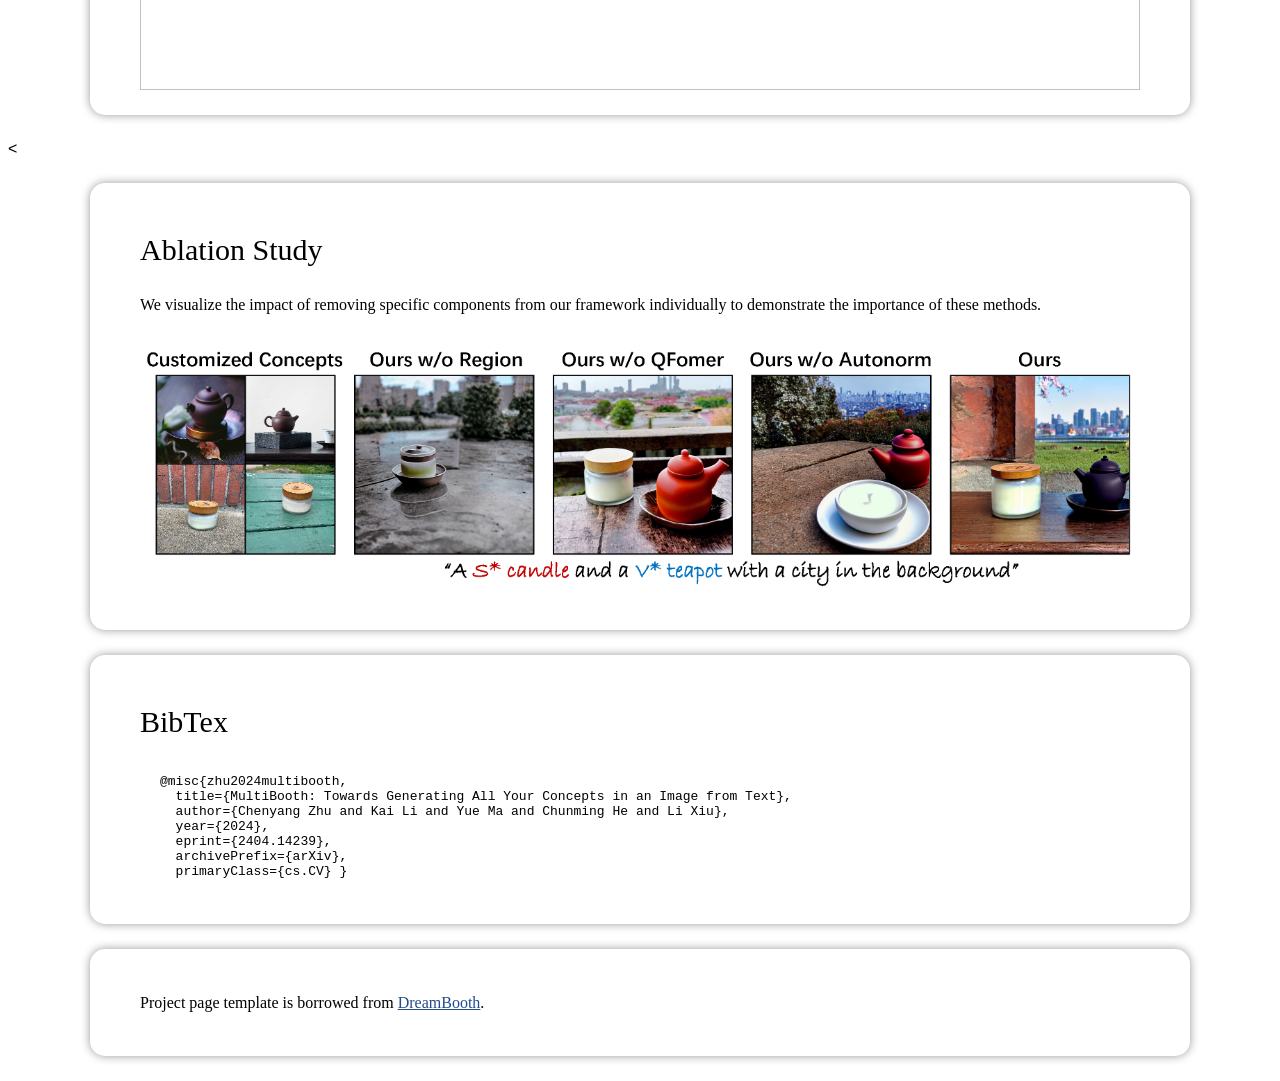
==== commit e04beadd: "update" ====
--- a/index.html
+++ b/index.html
@@ -28,6 +28,8 @@
           href="https://scholar.google.com/citations?user=Xrh1OIUAAAAJ&hl=zh-CN&oi=sra"
           >Xiu Li <sup>1✝</sup> </a
         ><br />
+        <br />
+        <a style="font-size: 1em">AAAI 2025 </a>
         <br />
         <a style="font-size: 0.7em"><sup>✝</sup>Corresponding authors. </a>
         <br />
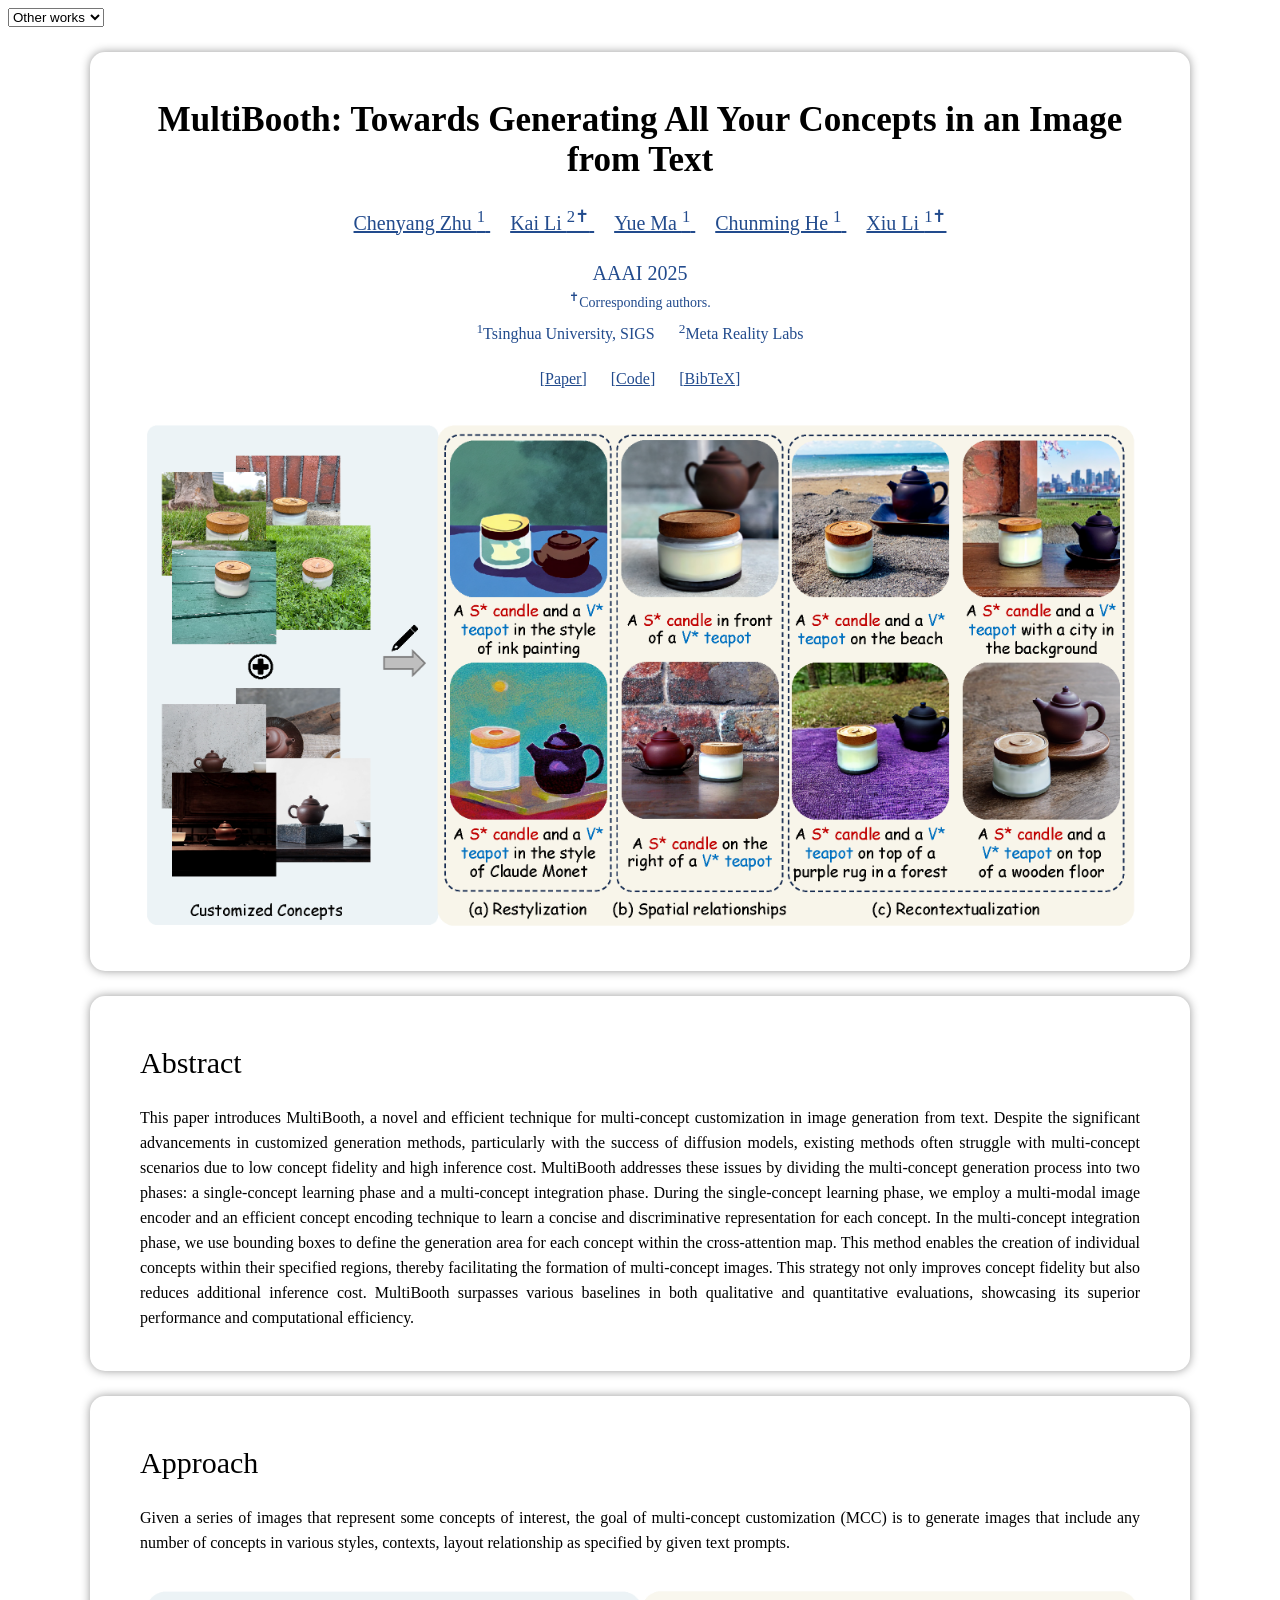
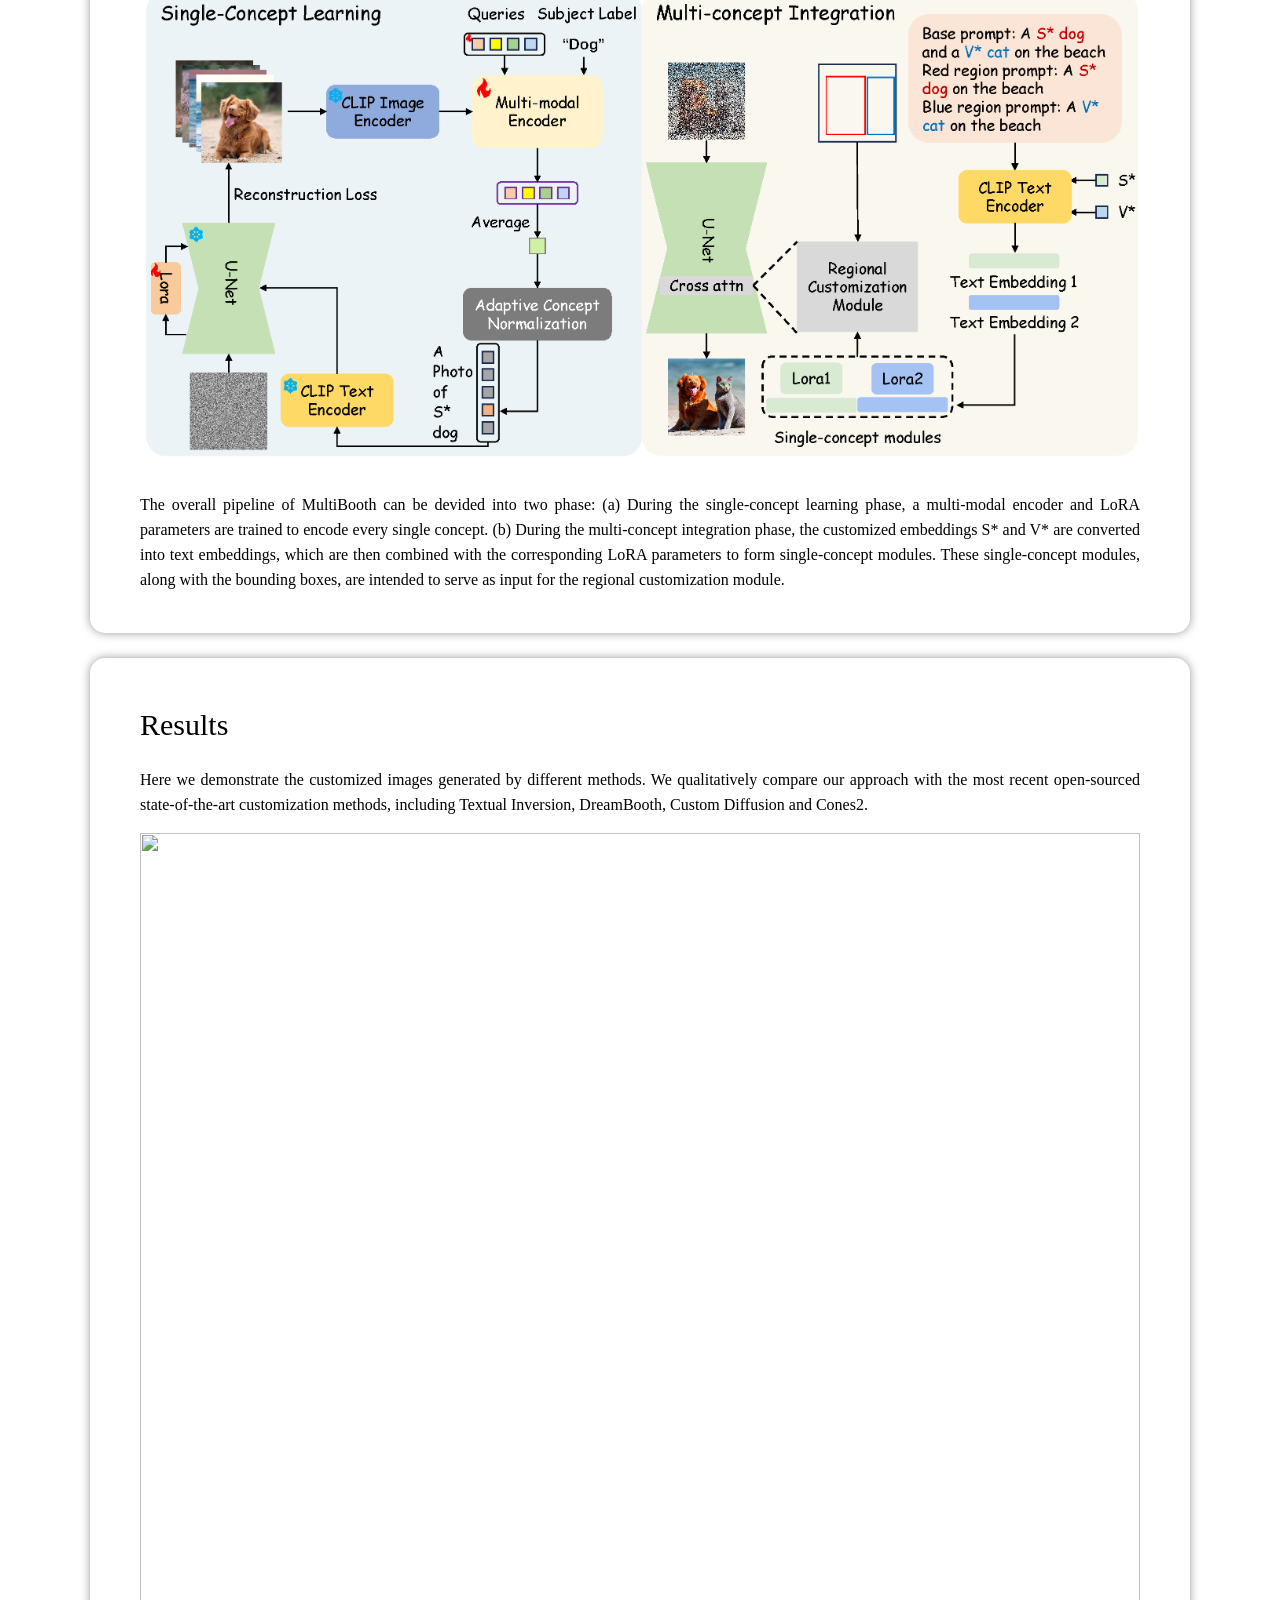
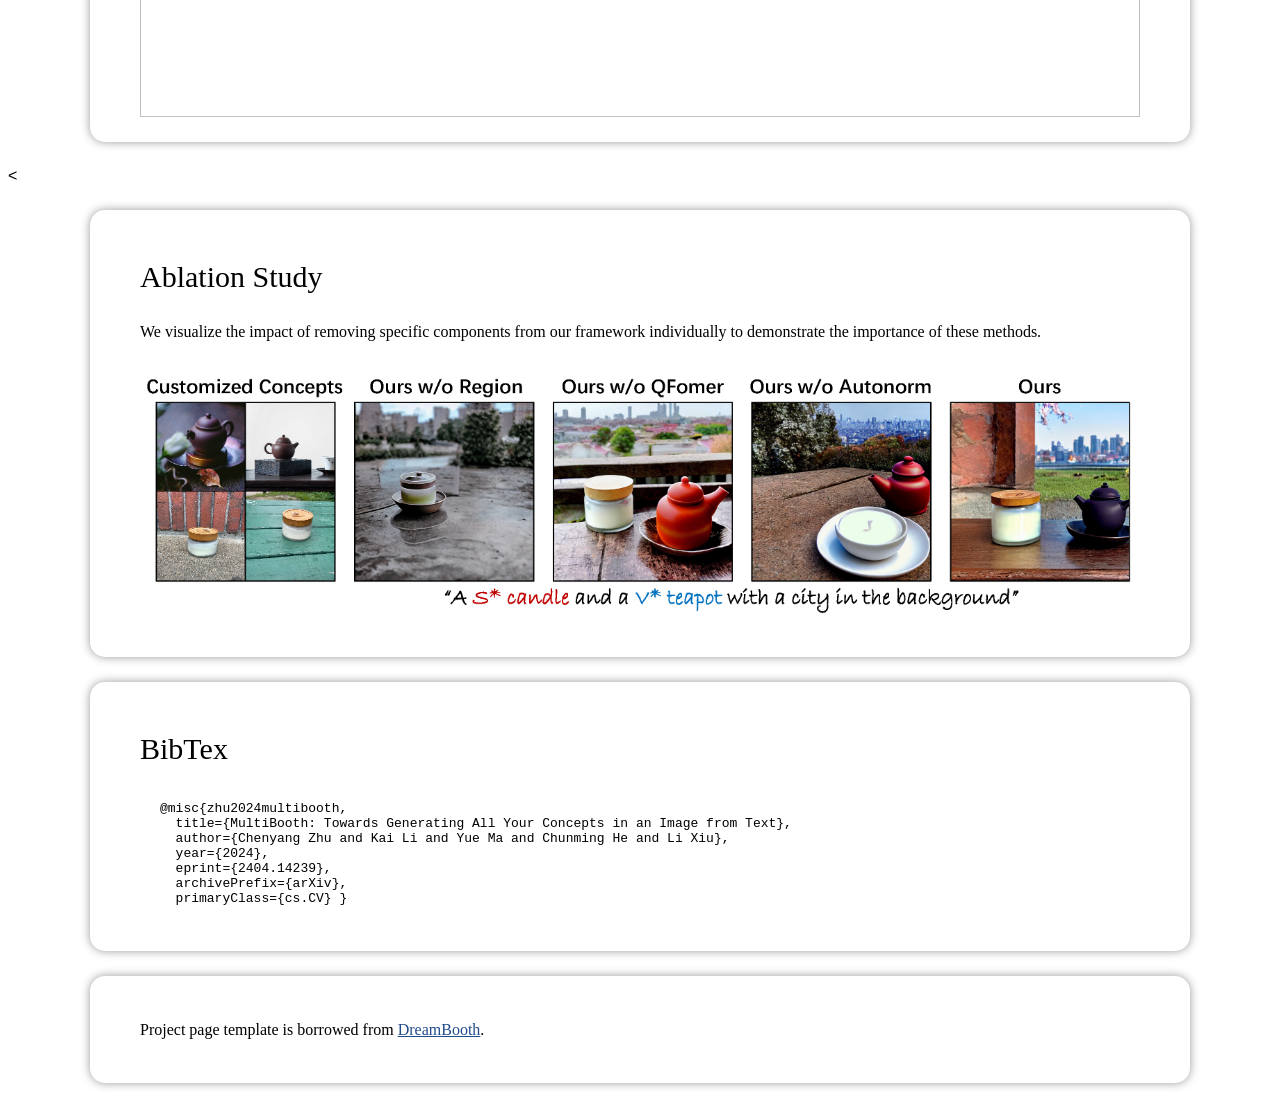
==== commit 263338da: "update" ====
--- a/index.html
+++ b/index.html
@@ -11,6 +11,16 @@
   </head>
 
   <body>
+    <!-- Add header section -->
+    <header>
+      <select id="nav-dropdown" onchange="navigateToSelectedURL()">
+        <option value="" disabled selected>Other works</option>
+        <option value="https://instantswap.github.io/">InstantSwap</option>
+        <option value="https://chenyangzhu1.github.io/">About</option>
+        <!-- <option value="https://www.github.com">GitHub</option> -->
+        <!-- Add more options as needed -->
+      </select>
+    </header>
     <div class="content">
       <h1>
         <strong
@@ -269,5 +279,14 @@
         <a href="https://dreambooth.github.io/">DreamBooth</a>.
       </p>
     </div>
+    <!-- Add the script for navigation -->
+    <script>
+      function navigateToSelectedURL() {
+        var selectedURL = document.getElementById("nav-dropdown").value;
+        if (selectedURL !== "") {
+          window.location.href = selectedURL;
+        }
+      }
+    </script>
   </body>
 </html>
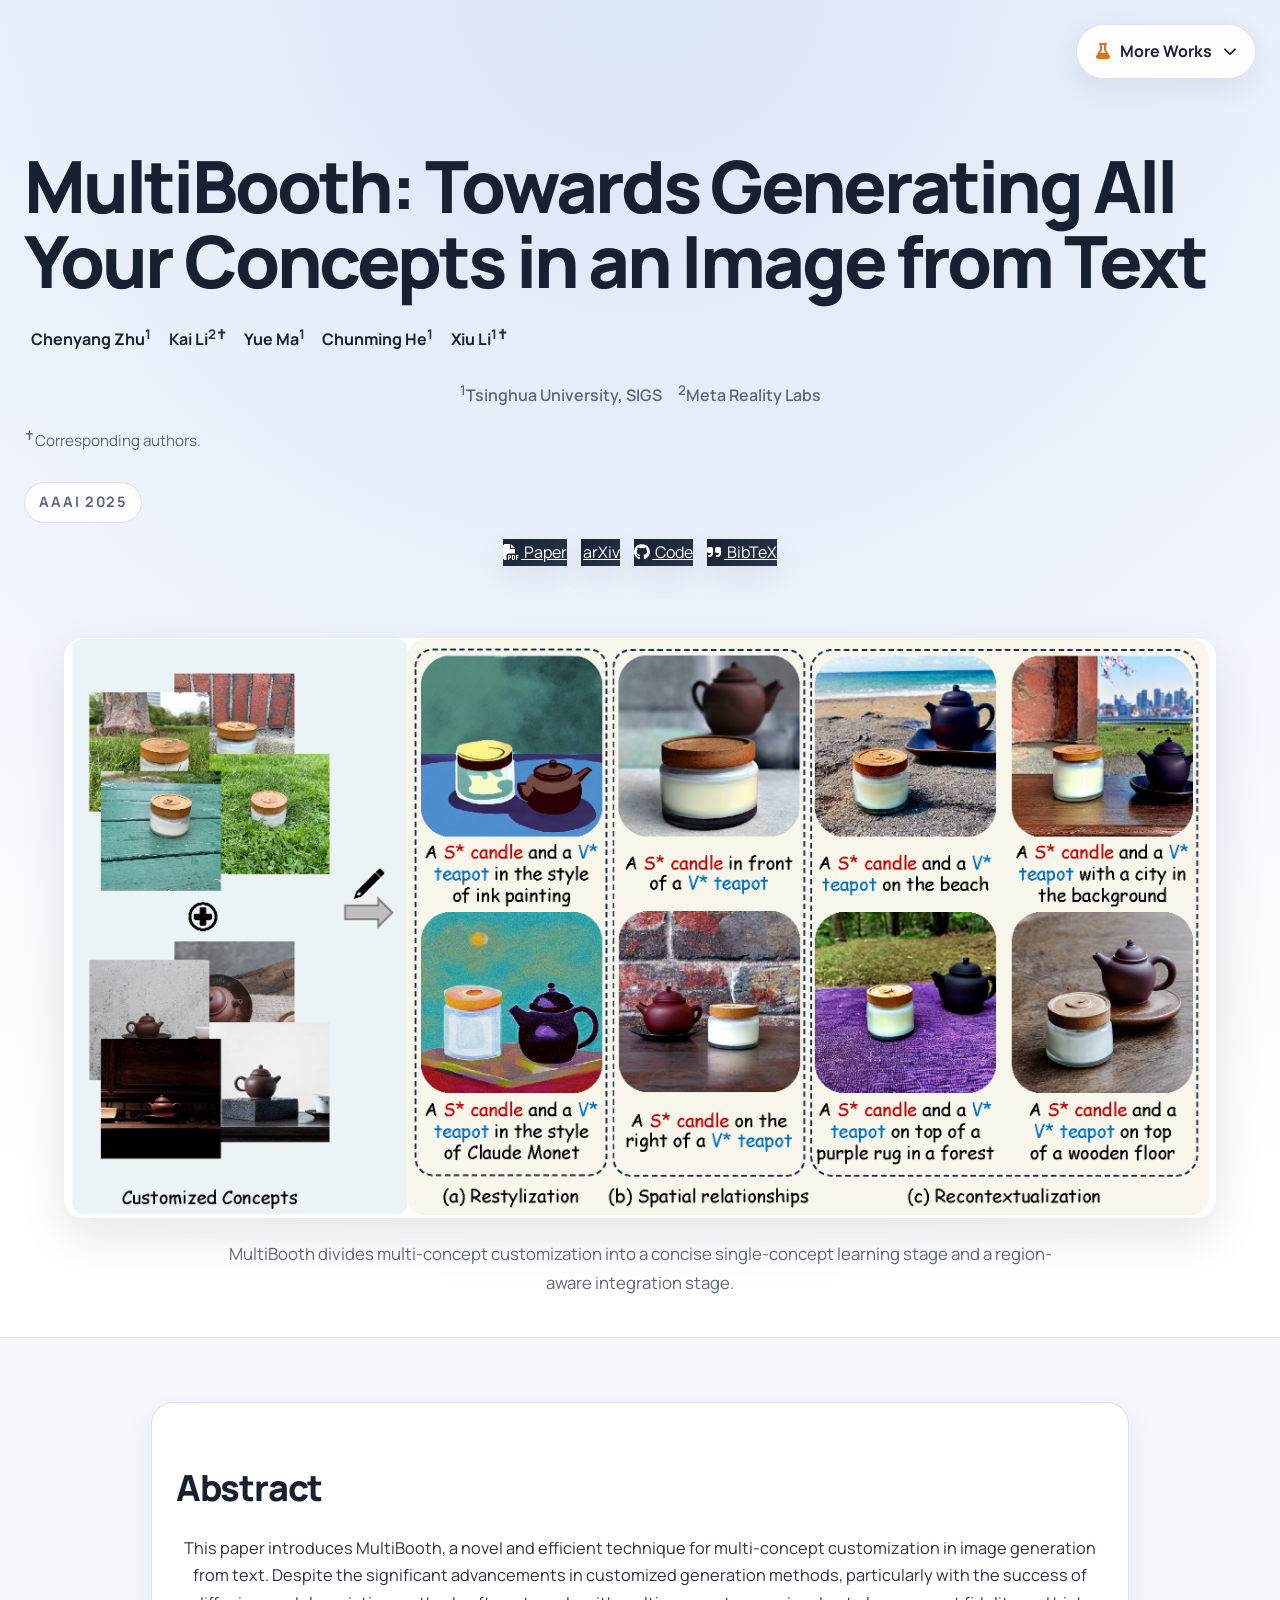
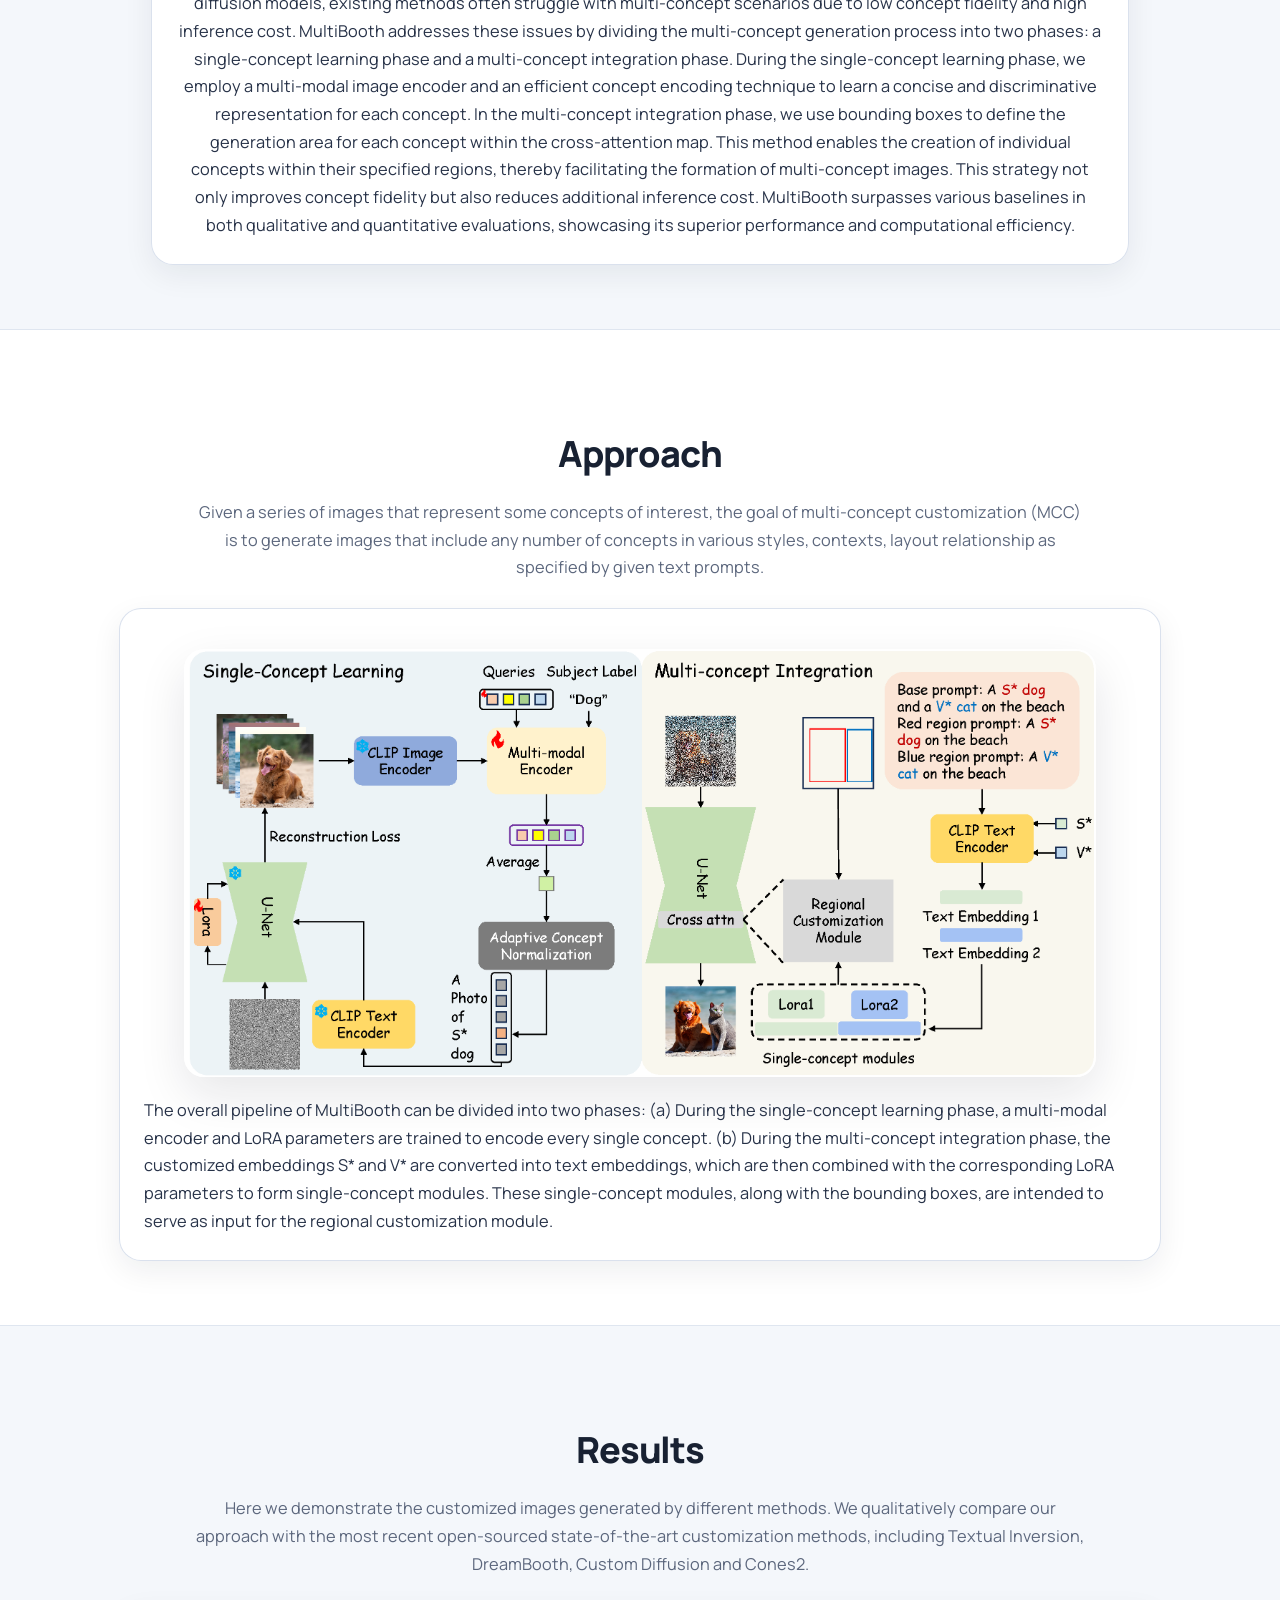
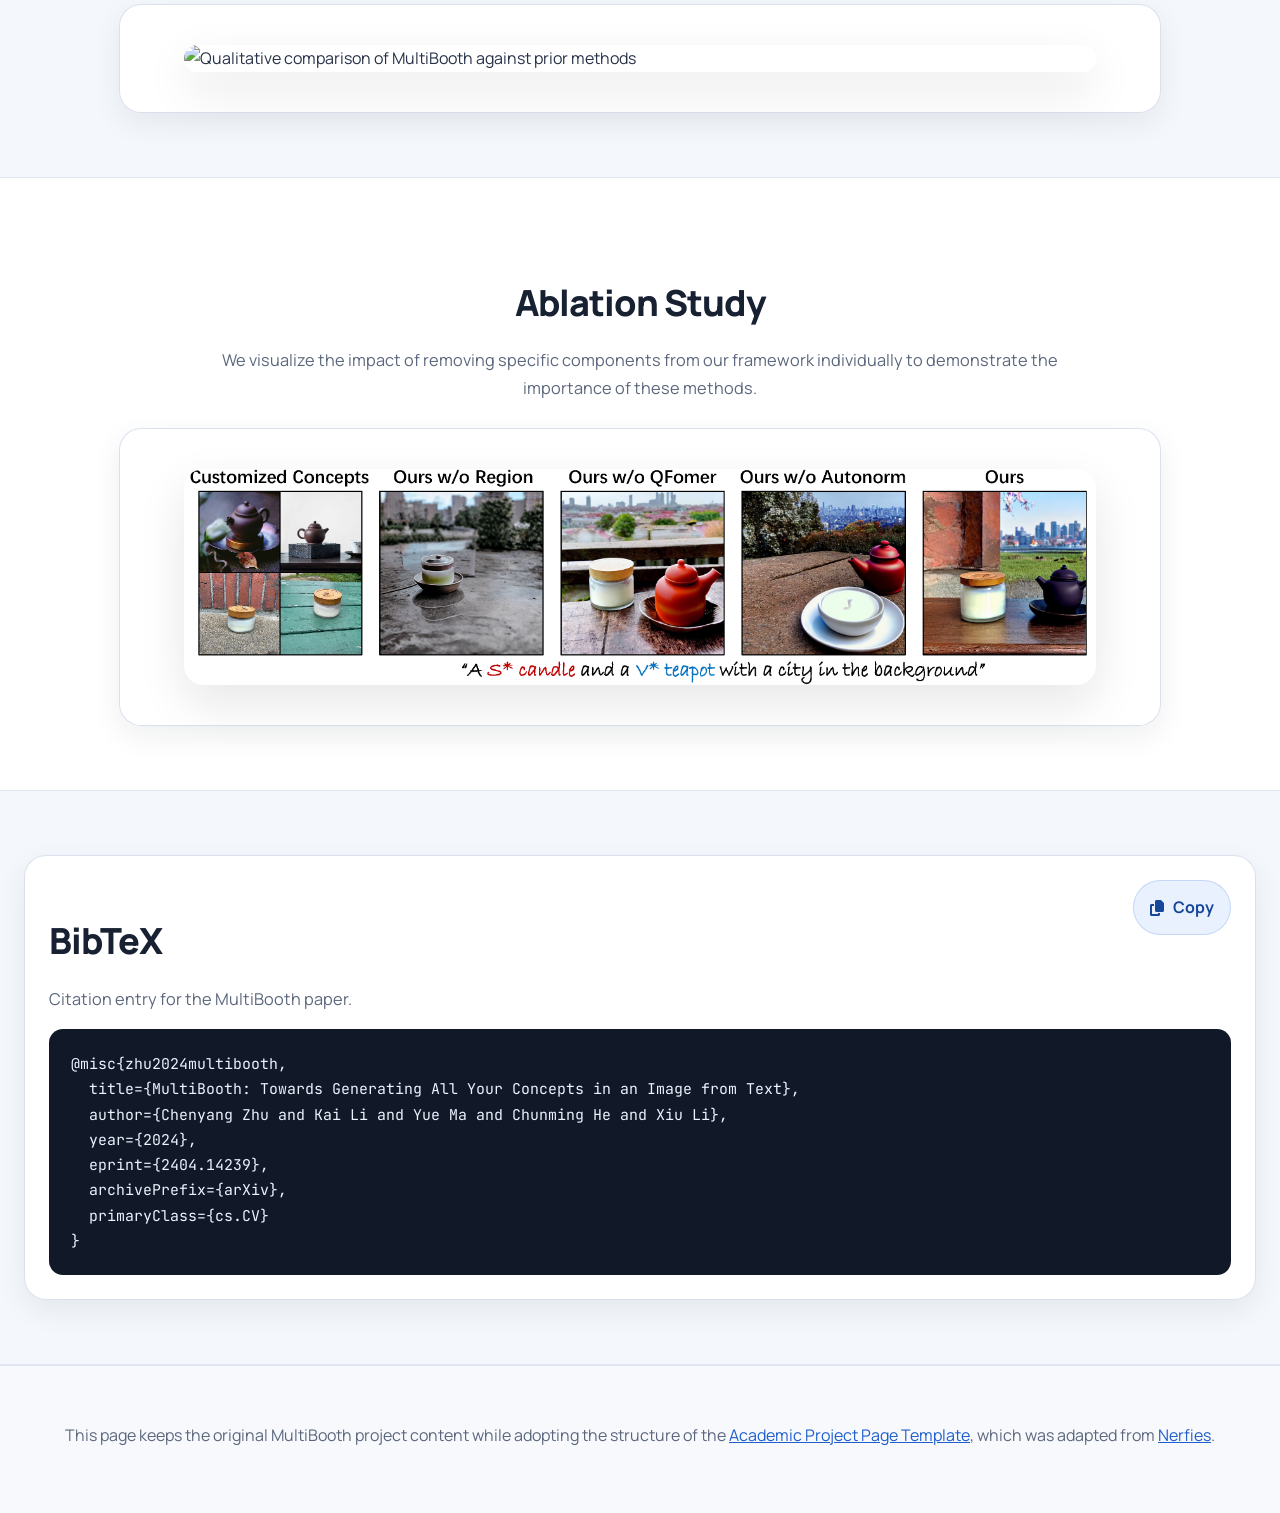
==== commit 8f23cacf: "feat: refresh homepage with academic template" ====
--- a/index.html
+++ b/index.html
@@ -1,292 +1,311 @@
-<html>
-  <head>
-    <meta http-equiv="Content-Type" content="text/html; charset=UTF-8" />
-    <title>MultiBooth</title>
-    <link href="./MultiBooth_files/style.css" rel="stylesheet" />
-    <script
-      type="text/javascript"
-      src="./MultiBooth_files/jquery.mlens-1.0.min.js"
-    ></script>
-    <script type="text/javascript" src="./MultiBooth_files/jquery.js"></script>
-  </head>
-
-  <body>
-    <!-- Add header section -->
-    <header>
-      <select id="nav-dropdown" onchange="navigateToSelectedURL()">
-        <option value="" disabled selected>Other works</option>
-        <option value="https://instantswap.github.io/">InstantSwap</option>
-        <option value="https://chenyangzhu1.github.io/">About</option>
-        <!-- <option value="https://www.github.com">GitHub</option> -->
-        <!-- Add more options as needed -->
-      </select>
-    </header>
-    <div class="content">
-      <h1>
-        <strong
-          >MultiBooth: Towards Generating All Your Concepts in an Image from
-          Text</strong
-        >
-      </h1>
-      <p id="authors">
-        <span><a href="https://multibooth.github.io/"></a></span>
-        <a href="https://chenyangzhu1.github.io/">Chenyang Zhu <sup>1</sup> </a>
-        <a href="https://kailigo.github.io/">Kai Li <sup>2✝</sup> </a>
-        <a href="https://mayuelala.github.io/">Yue Ma <sup>1</sup> </a>
-        <a href="https://chunminghe.github.io/">Chunming He <sup>1</sup> </a>
-        <a
-          href="https://scholar.google.com/citations?user=Xrh1OIUAAAAJ&hl=zh-CN&oi=sra"
-          >Xiu Li <sup>1✝</sup> </a
-        ><br />
-        <br />
-        <a style="font-size: 1em">AAAI 2025 </a>
-        <br />
-        <a style="font-size: 0.7em"><sup>✝</sup>Corresponding authors. </a>
-        <br />
-        <span style="font-size: 0.8em; margin-top: 0.5em">
-          <a><sup>1</sup>Tsinghua University, SIGS</a>
-          <a><sup>2</sup>Meta Reality Labs</a>
-        </span>
-      </p>
-      <font>
-        <p style="text-align: center">
-          <a href="hhttps://arxiv.org/abs/2404.14239" target="_blank"
-            >[Paper]</a
-          >
-          &nbsp;&nbsp;&nbsp;&nbsp;
-          <a href="https://github.com/chenyangzhu1/MultiBooth" target="_blank"
-            >[Code]</a
-          >
-          &nbsp;&nbsp;&nbsp;&nbsp;
-          <a href="MultiBooth_files/bibtex.txt" target="_blank">[BibTeX]</a>
-        </p>
-      </font>
-      <br />
-      <img
-        src="./MultiBooth_files/Title-case.png"
-        class="teaser-gif"
-        style="width: 100%"
-      /><br />
-      <!-- <h3 style="text-align: center">
-        <em
-          >It’s like a photo booth, but once the subject is captured, it can be
-          synthesized wherever your dreams take you…</em
-        >
-      </h3> -->
+<!DOCTYPE html>
+<html lang="en">
+
+<head>
+  <meta charset="utf-8" />
+  <meta name="viewport" content="width=device-width, initial-scale=1" />
+  <title>MultiBooth</title>
+  <meta name="description"
+    content="MultiBooth: Towards Generating All Your Concepts in an Image from Text. AAAI 2025 project page." />
+  <meta name="keywords"
+    content="MultiBooth, image generation, multi-concept customization, diffusion models, AAAI 2025" />
+  <meta name="author" content="Chenyang Zhu, Kai Li, Yue Ma, Chunming He, Xiu Li" />
+  <meta property="og:title" content="MultiBooth" />
+  <meta property="og:description" content="Towards Generating All Your Concepts in an Image from Text." />
+  <meta property="og:image" content="./MultiBooth_files/Title-case.png" />
+  <meta property="og:type" content="article" />
+
+  <link rel="preconnect" href="https://fonts.googleapis.com" />
+  <link rel="preconnect" href="https://fonts.gstatic.com" crossorigin />
+  <link
+    href="https://fonts.googleapis.com/css2?family=JetBrains+Mono:wght@400;600&family=Manrope:wght@400;500;600;700;800&display=swap"
+    rel="stylesheet" />
+  <link rel="stylesheet" href="https://cdn.jsdelivr.net/npm/bulma@0.9.4/css/bulma.min.css" />
+  <link rel="stylesheet" href="https://cdnjs.cloudflare.com/ajax/libs/font-awesome/6.5.2/css/all.min.css" />
+  <link rel="stylesheet" href="https://cdn.jsdelivr.net/gh/jpswalsh/academicons@1/css/academicons.min.css" />
+  <link rel="stylesheet" href="static/css/index.css" />
+  <script defer src="static/js/index.js"></script>
+</head>
+
+<body>
+  <button class="scroll-to-top" id="scrollToTopButton" type="button" aria-label="Scroll to top" title="Scroll to top">
+    <i class="fas fa-chevron-up" aria-hidden="true"></i>
+  </button>
+
+  <div class="more-works-container" id="moreWorksContainer">
+    <button class="more-works-btn" id="moreWorksToggle" type="button" aria-expanded="false"
+      aria-controls="moreWorksDropdown">
+      <span class="button-icon"><i class="fas fa-flask" aria-hidden="true"></i></span>
+      <span>More Works</span>
+      <i class="fas fa-chevron-down dropdown-arrow" aria-hidden="true"></i>
+    </button>
+    <div class="more-works-dropdown" id="moreWorksDropdown" hidden>
+      <div class="dropdown-header">
+        <div>
+          <p class="dropdown-eyebrow">Related Links</p>
+          <h2>More Works</h2>
+        </div>
+        <button class="close-btn" id="moreWorksClose" type="button" aria-label="Close more works menu">
+          <i class="fas fa-times" aria-hidden="true"></i>
+        </button>
+      </div>
+      <div class="works-list">
+        <a href="https://instantswap.github.io/" class="work-item" target="_blank" rel="noopener noreferrer">
+          <div class="work-info">
+            <h5>InstantSwap</h5>
+            <p>A novel training-free customized concept swapping framework, which enables efficient concept swapping
+              across sharp shape differences.</p>
+            <span class="work-venue">ICLR 2025</span>
+          </div>
+          <i class="fas fa-external-link-alt"></i>
+        </a>
+        <a href="https://chenyangzhu1.github.io/MoKus/" class="work-item" target="_blank" rel="noopener noreferrer">
+          <div class="work-info">
+            <h5>MoKus</h5>
+            <p>We observe that editing knowledge in the text encoder transfers to visual generation, and propose MoKus to leverage this cross-modal knowledge transfer to enable knowledge-aware concept customization.</p>
+            <span class="work-venue">Arxiv 2026</span>
+          </div>
+          <i class="fas fa-external-link-alt"></i>
+        </a>
+        <a class="work-item" href="https://chenyangzhu1.github.io/" target="_blank" rel="noreferrer">
+          <div class="work-info">
+            <h3>About me</h3>
+            <p>Take a look at my personal homepage.</p>
+            <span class="work-venue">Homepage</span>
+          </div>
+          <i class="fas fa-arrow-up-right-from-square" aria-hidden="true"></i>
+        </a>
+      </div>
     </div>
-    <div class="content">
-      <h2>Abstract</h2>
-      <p>
-        This paper introduces MultiBooth, a novel and efficient technique for
-        multi-concept customization in image generation from text. Despite the
-        significant advancements in customized generation methods, particularly
-        with the success of diffusion models, existing methods often struggle
-        with multi-concept scenarios due to low concept fidelity and high
-        inference cost. MultiBooth addresses these issues by dividing the
-        multi-concept generation process into two phases: a single-concept
-        learning phase and a multi-concept integration phase. During the
-        single-concept learning phase, we employ a multi-modal image encoder and
-        an efficient concept encoding technique to learn a concise and
-        discriminative representation for each concept. In the multi-concept
-        integration phase, we use bounding boxes to define the generation area
-        for each concept within the cross-attention map. This method enables the
-        creation of individual concepts within their specified regions, thereby
-        facilitating the formation of multi-concept images. This strategy not
-        only improves concept fidelity but also reduces additional inference
-        cost. MultiBooth surpasses various baselines in both qualitative and
-        quantitative evaluations, showcasing its superior performance and
-        computational efficiency.
-      </p>
+  </div>
+
+  <main id="main-content">
+    <section class="hero publication-header">
+      <div class="hero-body">
+        <div class="container is-max-desktop">
+          <div class="columns is-centered">
+            <div class="column has-text-centered">
+              <h1 class="title is-1 publication-title">
+                MultiBooth: Towards Generating All Your Concepts in an Image from Text
+              </h1>
+              <div class="is-size-5 publication-authors">
+                <span class="author-block">
+                  <a href="https://chenyangzhu1.github.io/" target="_blank" rel="noreferrer">Chenyang
+                    Zhu</a><sup>1</sup>
+                </span>
+                <span class="author-block">
+                  <a href="https://kailigo.github.io/" target="_blank" rel="noreferrer">Kai Li</a><sup>2&#10013;</sup>
+                </span>
+                <span class="author-block">
+                  <a href="https://mayuelala.github.io/" target="_blank" rel="noreferrer">Yue Ma</a><sup>1</sup>
+                </span>
+                <span class="author-block">
+                  <a href="https://chunminghe.github.io/" target="_blank" rel="noreferrer">Chunming He</a><sup>1</sup>
+                </span>
+                <span class="author-block">
+                  <a href="https://scholar.google.com/citations?user=Xrh1OIUAAAAJ&hl=zh-CN&oi=sra" target="_blank"
+                    rel="noreferrer">Xiu Li</a><sup>1&#10013;</sup>
+                </span>
+              </div>
+              <div class="publication-meta">
+                <p class="publication-affiliations">
+                  <span><sup>1</sup>Tsinghua University, SIGS</span>
+                  <span><sup>2</sup>Meta Reality Labs</span>
+                </p>
+                <p class="publication-note"><sup>&#10013;</sup>Corresponding authors.</p>
+              </div>
+              <p class="publication-kicker">AAAI 2025</p>
+              <div class="publication-links">
+                <span class="link-block">
+                  <a href="https://arxiv.org/pdf/2404.14239.pdf" target="_blank" rel="noreferrer"
+                    class="external-link button is-normal is-rounded is-dark">
+                    <span class="icon"><i class="fas fa-file-pdf" aria-hidden="true"></i></span>
+                    <span>Paper</span>
+                  </a>
+                </span>
+                <span class="link-block">
+                  <a href="https://arxiv.org/abs/2404.14239" target="_blank" rel="noreferrer"
+                    class="external-link button is-normal is-rounded is-dark">
+                    <span class="icon"><i class="ai ai-arxiv" aria-hidden="true"></i></span>
+                    <span>arXiv</span>
+                  </a>
+                </span>
+                <span class="link-block">
+                  <a href="https://github.com/chenyangzhu1/MultiBooth" target="_blank" rel="noreferrer"
+                    class="external-link button is-normal is-rounded is-dark">
+                    <span class="icon"><i class="fab fa-github" aria-hidden="true"></i></span>
+                    <span>Code</span>
+                  </a>
+                </span>
+                <span class="link-block">
+                  <a href="./MultiBooth_files/bibtex.txt" target="_blank" rel="noreferrer"
+                    class="external-link button is-normal is-rounded is-dark">
+                    <span class="icon"><i class="fas fa-quote-right" aria-hidden="true"></i></span>
+                    <span>BibTeX</span>
+                  </a>
+                </span>
+              </div>
+            </div>
+          </div>
+        </div>
+      </div>
+    </section>
+
+    <section class="hero teaser">
+      <div class="hero-body">
+        <div class="container is-max-desktop">
+          <figure class="publication-figure">
+            <img src="./MultiBooth_files/Title-case.png" alt="MultiBooth title figure" loading="eager" />
+          </figure>
+          <p class="hero-caption">
+            MultiBooth divides multi-concept customization into a concise single-concept
+            learning stage and a region-aware integration stage.
+          </p>
+        </div>
+      </div>
+    </section>
+
+    <section class="section section-shell is-emphasis" id="abstract">
+      <div class="container is-max-desktop">
+        <div class="section-card text-card">
+          <h2 class="title is-3">Abstract</h2>
+          <div class="content project-copy project-copy-centered">
+            <p>
+              This paper introduces MultiBooth, a novel and efficient technique for
+              multi-concept customization in image generation from text. Despite the
+              significant advancements in customized generation methods, particularly with
+              the success of diffusion models, existing methods often struggle with
+              multi-concept scenarios due to low concept fidelity and high inference cost.
+              MultiBooth addresses these issues by dividing the multi-concept generation
+              process into two phases: a single-concept learning phase and a
+              multi-concept integration phase. During the single-concept learning phase, we
+              employ a multi-modal image encoder and an efficient concept encoding
+              technique to learn a concise and discriminative representation for each
+              concept. In the multi-concept integration phase, we use bounding boxes to
+              define the generation area for each concept within the cross-attention map.
+              This method enables the creation of individual concepts within their
+              specified regions, thereby facilitating the formation of multi-concept
+              images. This strategy not only improves concept fidelity but also reduces
+              additional inference cost. MultiBooth surpasses various baselines in both
+              qualitative and quantitative evaluations, showcasing its superior
+              performance and computational efficiency.
+            </p>
+          </div>
+        </div>
+      </div>
+    </section>
+
+    <section class="section section-shell" id="approach">
+      <div class="container is-max-desktop">
+        <div class="section-heading">
+          <h2 class="title is-3">Approach</h2>
+          <p class="section-lead">
+            Given a series of images that represent some concepts of interest, the goal of
+            multi-concept customization (MCC) is to generate images that include any
+            number of concepts in various styles, contexts, layout relationship as
+            specified by given text prompts.
+          </p>
+        </div>
+        <div class="section-card figure-card">
+          <figure class="detail-figure">
+            <img src="./MultiBooth_files/Framework.png" alt="Overview of the MultiBooth framework" loading="lazy" />
+          </figure>
+          <div class="content project-copy">
+            <p>
+              The overall pipeline of MultiBooth can be divided into two phases: (a)
+              During the single-concept learning phase, a multi-modal encoder and LoRA
+              parameters are trained to encode every single concept. (b) During the
+              multi-concept integration phase, the customized embeddings S* and V* are
+              converted into text embeddings, which are then combined with the
+              corresponding LoRA parameters to form single-concept modules. These
+              single-concept modules, along with the bounding boxes, are intended to serve
+              as input for the regional customization module.
+            </p>
+          </div>
+        </div>
+      </div>
+    </section>
+
+    <section class="section section-shell is-emphasis" id="results">
+      <div class="container is-max-desktop">
+        <div class="section-heading">
+          <h2 class="title is-3">Results</h2>
+          <p class="section-lead">
+            Here we demonstrate the customized images generated by different methods. We
+            qualitatively compare our approach with the most recent open-sourced
+            state-of-the-art customization methods, including Textual Inversion,
+            DreamBooth, Custom Diffusion and Cones2.
+          </p>
+        </div>
+        <div class="section-card figure-card">
+          <figure class="detail-figure">
+            <img src="./MultiBooth_files/main_compare.png"
+              alt="Qualitative comparison of MultiBooth against prior methods" loading="lazy" />
+          </figure>
+        </div>
+      </div>
+    </section>
+
+    <section class="section section-shell" id="ablation">
+      <div class="container is-max-desktop">
+        <div class="section-heading">
+          <h2 class="title is-3">Ablation Study</h2>
+          <p class="section-lead">
+            We visualize the impact of removing specific components from our framework
+            individually to demonstrate the importance of these methods.
+          </p>
+        </div>
+        <div class="section-card figure-card">
+          <figure class="detail-figure">
+            <img src="./MultiBooth_files/Ablation_study.png" alt="Ablation study for MultiBooth" loading="lazy" />
+          </figure>
+        </div>
+      </div>
+    </section>
+
+    <section class="section section-shell is-emphasis" id="bibtex">
+      <div class="container is-max-desktop">
+        <div class="section-card">
+          <div class="bibtex-header">
+            <div>
+              <h2 class="title is-3">BibTeX</h2>
+              <p class="section-lead">Citation entry for the MultiBooth paper.</p>
+            </div>
+            <button class="copy-bibtex-btn" id="copyBibtexButton" type="button">
+              <i class="fas fa-copy" aria-hidden="true"></i>
+              <span class="copy-label">Copy</span>
+            </button>
+          </div>
+          <pre id="bibtex-code"><code>@misc{zhu2024multibooth,
+  title={MultiBooth: Towards Generating All Your Concepts in an Image from Text},
+  author={Chenyang Zhu and Kai Li and Yue Ma and Chunming He and Xiu Li},
+  year={2024},
+  eprint={2404.14239},
+  archivePrefix={arXiv},
+  primaryClass={cs.CV}
+}</code></pre>
+        </div>
+      </div>
+    </section>
+  </main>
+
+  <footer class="footer">
+    <div class="container">
+      <div class="columns is-centered">
+        <div class="column is-8">
+          <div class="content footer-copy">
+            <p>
+              This page keeps the original MultiBooth project content while adopting the
+              structure of the
+              <a href="https://github.com/eliahuhorwitz/Academic-project-page-template" target="_blank"
+                rel="noreferrer">Academic Project Page Template</a>, which was adapted from
+              <a href="https://nerfies.github.io" target="_blank" rel="noreferrer">Nerfies</a>.
+            </p>
+          </div>
+        </div>
+      </div>
     </div>
-    <div class="content">
-      <h2>Approach</h2>
-      <p>
-        Given a series of images that represent some concepts of interest, the
-        goal of multi-concept customization (MCC) is to generate images that
-        include any number of concepts in various styles, contexts, layout
-        relationship as specified by given text prompts.
-      </p>
-      <br />
-      <img
-        class="summary-img"
-        src="./MultiBooth_files/Framework.png"
-        style="width: 100%"
-      />
-      <br />
-      <p>
-        The overall pipeline of MultiBooth can be devided into two phase: (a)
-        During the single-concept learning phase, a multi-modal encoder and LoRA
-        parameters are trained to encode every single concept. (b) During the
-        multi-concept integration phase, the customized embeddings S* and V* are
-        converted into text embeddings, which are then combined with the
-        corresponding LoRA parameters to form single-concept modules. These
-        single-concept modules, along with the bounding boxes, are intended to
-        serve as input for the regional customization module.
-      </p>
-      <!-- <br />
-      <img
-        class="summary-img"
-        src="./MultiBooth_files/system.png"
-        style="width: 100%"
-      />
-      <br /> -->
-    </div>
-    <div class="content">
-      <h2>Results</h2>
-      <p>
-        Here we demonstrate the customized images generated by different
-        methods. We qualitatively compare our approach with the most recent
-        open-sourced state-of-the-art customization methods, including Textual
-        Inversion, DreamBooth, Custom Diffusion and Cones2.
-      </p>
-      <img
-        class="summary-img"
-        src="./MultiBooth_files/main_compare.png"
-        style="width: 100%"
-      />
-    </div>
-    <
-    <div class="content">
-      <h2>Ablation Study</h2>
-      <p>
-        We visualize the impact of removing specific components from our
-        framework individually to demonstrate the importance of these methods.
-      </p>
-      <br />
-      <img
-        class="summary-img"
-        src="./MultiBooth_files/Ablation_study.png"
-        style="width: 100%"
-      />
-      <br />
-    </div>
-    <!-- div class="content">
-      <h2>Text-Guided View Synthesis</h2>
-      <p>
-        Our technique can synthesized images with specified viewpoints for a
-        subject cat (left to right: top, bottom, side and back views). Note that
-        the generated poses are different from the input poses, and the
-        background changes in a realistic manner given a pose change. We also
-        highlight the preservation of complex fur patterns on the subject cat's
-        forehead.
-      </p>
-      <br />
-      <img
-        class="summary-img"
-        src="./MultiBooth_files/novel_views.png"
-        style="width: 100%"
-      />
-      <br />
-    </div>
-    <div class="content">
-      <h2>Property Modification</h2>
-      <p>
-        We show color modifications in the first row (using prompts ``a [color]
-        [V] car''), and crosses between a specific dog and different animals in
-        the second row (using prompts ``a cross of a [V] dog and a [target
-        species]''). We highlight the fact that our method preserves unique
-        visual features that give the subject its identity or essence, while
-        performing the required property modification.
-      </p>
-      <br />
-      <img
-        class="summary-img"
-        src="./MultiBooth_files/property_modification.png"
-        style="width: 100%"
-      />
-      <br />
-    </div>
-    <div class="content">
-      <h2>Accessorization</h2>
-      <p>
-        Outfitting a dog with accessories. The identity of the subject is
-        preserved and many different outfits or accessories can be applied to
-        the dog given a prompt of type
-        <em>"a [V] dog wearing a police/chef/witch outfit''</em>. We observe a
-        realistic interaction between the subject dog and the outfits or
-        accessories, as well as a large variety of possible options.
-      </p>
-      <br />
-      <img
-        class="summary-img"
-        src="./MultiBooth_files/accessories.png"
-        style="width: 100%"
-      />
-      <br />
-    </div>
-    <div class="content">
-      <h2>Societal Impact</h2>
-      <p>
-        This project aims to provide users with an effective tool for
-        synthesizing personal subjects (animals, objects) in different contexts.
-        While general text-to-image models might be biased towards specific
-        attributes when synthesizing images from text, our approach enables the
-        user to get a better reconstruction of their desirable subjects. On
-        contrary, malicious parties might try to use such images to mislead
-        viewers. This is a common issue, existing in other generative models
-        approaches or content manipulation techniques. Future research in
-        generative modeling, and specifically of personalized generative priors,
-        must continue investigating and revalidating these concerns.
-      </p>
-      <br />
-    </div> -->
-    <!-- <div class="content">
-      <h2>BibTex</h2>
-      <code>
-        @article{ruiz2022dreambooth,<br />
-        &nbsp;&nbsp;title={DreamBooth: Fine Tuning Text-to-image Diffusion
-        Models for Subject-Driven Generation},<br />
-        &nbsp;&nbsp;author={Ruiz, Nataniel and Li, Yuanzhen and Jampani, Varun
-        and Pritch, Yael and Rubinstein, Michael and Aberman, Kfir},<br />
-        &nbsp;&nbsp;booktitle={arXiv preprint arxiv:2208.12242},<br />
-        &nbsp;&nbsp;year={2022}<br />
-        }
-      </code>
-    </div> -->
-    <!-- <div class="content" id="acknowledgements">
-      <p>
-        <strong>Acknowledgements</strong>: We thank Rinon Gal, Adi Zicher, Ron
-        Mokady, Bill Freeman, Dilip Krishnan, Huiwen Chang and Daniel Cohen-Or
-        for their valuable inputs that helped improve this work, and to Mohammad
-        Norouzi, Chitwan Saharia and William Chan for providing us with their
-        support and the pretrained models of Imagen. Finally, a special thank
-        you to David Salesin for his feedback, advice and for his support for
-        the project.
-      </p>
-    </div> -->
-    <div class="content">
-      <h2>BibTex</h2>
-      <code>
-        @misc{zhu2024multibooth, <br />
-        &nbsp;&nbsp;title={MultiBooth: Towards Generating All Your Concepts in
-        an Image from Text}, <br />
-        &nbsp;&nbsp;author={Chenyang Zhu and Kai Li and Yue Ma and Chunming He
-        and Li Xiu}, <br />
-        &nbsp;&nbsp;year={2024}, <br />
-        &nbsp;&nbsp;eprint={2404.14239},<br />
-        &nbsp;&nbsp;archivePrefix={arXiv}, <br />
-        &nbsp;&nbsp;primaryClass={cs.CV} }<br />
-      </code>
-    </div>
-    <!-- <div class="content" id="acknowledgements">
-      <p>
-        <strong>Acknowledgements</strong>: We thank Shuoyang Sun and Shuyan Li for their support 
-      </p>
-    </div> -->
-    <div class="content">
-      <p class="serif">
-        Project page template is borrowed from
-        <a href="https://dreambooth.github.io/">DreamBooth</a>.
-      </p>
-    </div>
-    <!-- Add the script for navigation -->
-    <script>
-      function navigateToSelectedURL() {
-        var selectedURL = document.getElementById("nav-dropdown").value;
-        if (selectedURL !== "") {
-          window.location.href = selectedURL;
-        }
-      }
-    </script>
-  </body>
-</html>
+  </footer>
+</body>
+
+</html>
--- a/static/css/index.css
+++ b/static/css/index.css
@@ -0,0 +1,536 @@
+:root {
+  --ink-strong: #182132;
+  --ink: #273248;
+  --muted: #5c677d;
+  --line: #d8e0ec;
+  --panel: #ffffff;
+  --wash: #f4f7fb;
+  --accent: #1e5fcb;
+  --accent-strong: #15479a;
+  --accent-soft: #e9f1ff;
+  --highlight: #d8741e;
+  --shadow-sm: 0 10px 30px rgba(17, 24, 39, 0.07);
+  --shadow-md: 0 18px 48px rgba(17, 24, 39, 0.1);
+  --radius: 20px;
+  --radius-sm: 14px;
+  --transition: 180ms ease;
+}
+
+html {
+  scroll-behavior: smooth;
+}
+
+body {
+  margin: 0;
+  color: var(--ink);
+  font-family: "Manrope", sans-serif;
+  background:
+    radial-gradient(circle at top, rgba(30, 95, 203, 0.14), transparent 28%),
+    linear-gradient(180deg, #f9fbfe 0%, #ffffff 28%, #ffffff 100%);
+  line-height: 1.7;
+}
+
+img {
+  display: block;
+  max-width: 100%;
+}
+
+a {
+  color: var(--accent);
+}
+
+a:hover {
+  color: var(--accent-strong);
+}
+
+.publication-header .hero-body,
+.teaser .hero-body {
+  padding-left: 1.5rem;
+  padding-right: 1.5rem;
+}
+
+.publication-header .hero-body {
+  padding-top: 5.5rem;
+  padding-bottom: 2.25rem;
+}
+
+.teaser .hero-body {
+  padding-top: 1.25rem;
+  padding-bottom: 2.5rem;
+}
+
+.publication-kicker {
+  display: inline-flex;
+  align-items: center;
+  gap: 0.55rem;
+  margin: 0 0 1rem;
+  padding: 0.45rem 0.9rem;
+  border: 1px solid rgba(216, 224, 236, 0.9);
+  border-radius: 999px;
+  background: rgba(255, 255, 255, 0.86);
+  color: var(--muted);
+  font-size: 0.9rem;
+  font-weight: 700;
+  letter-spacing: 0.12em;
+  text-transform: uppercase;
+}
+
+.publication-title {
+  margin-bottom: 1.5rem !important;
+  color: var(--ink-strong) !important;
+  font-size: clamp(2.4rem, 6vw, 4.5rem) !important;
+  font-weight: 800 !important;
+  line-height: 1.05 !important;
+  letter-spacing: -0.04em;
+}
+
+.publication-authors {
+  margin-bottom: 1rem;
+  color: var(--ink);
+}
+
+.author-block {
+  display: inline-block;
+  margin: 0 0.45rem 0.6rem;
+  font-weight: 700;
+}
+
+.author-block a {
+  color: var(--ink-strong);
+  text-decoration: none;
+  border-bottom: 1px solid transparent;
+  transition: border-color var(--transition), color var(--transition);
+}
+
+.author-block a:hover {
+  border-color: rgba(30, 95, 203, 0.3);
+}
+
+.publication-meta {
+  color: var(--muted);
+  font-size: 1rem;
+}
+
+.publication-affiliations {
+  display: flex;
+  flex-wrap: wrap;
+  justify-content: center;
+  gap: 0.35rem 1rem;
+  margin-bottom: 0.5rem;
+  font-weight: 600;
+}
+
+.publication-note {
+  margin-bottom: 1.75rem;
+  font-size: 0.95rem;
+}
+
+.publication-links {
+  display: flex;
+  flex-wrap: wrap;
+  justify-content: center;
+  gap: 0.85rem;
+}
+
+.link-block {
+  display: inline-flex;
+}
+
+.button.is-dark {
+  border: none !important;
+  background: linear-gradient(135deg, var(--ink-strong), #29354c) !important;
+  color: #fff !important;
+  box-shadow: var(--shadow-sm);
+  transition:
+    transform var(--transition),
+    box-shadow var(--transition),
+    background var(--transition);
+}
+
+.button.is-dark:hover,
+.button.is-dark:focus-visible {
+  background: linear-gradient(135deg, var(--accent), var(--accent-strong)) !important;
+  transform: translateY(-2px);
+  box-shadow: var(--shadow-md);
+}
+
+.button.is-dark .icon {
+  margin-right: 0.15rem;
+}
+
+.publication-figure,
+.detail-figure {
+  overflow: hidden;
+  border-radius: var(--radius);
+  background: var(--panel);
+  box-shadow: var(--shadow-md);
+}
+
+.publication-figure img,
+.detail-figure img {
+  width: 100%;
+  height: auto;
+}
+
+.hero-caption {
+  max-width: 52rem;
+  margin: 1.4rem auto 0;
+  color: var(--muted);
+  font-size: 1.05rem;
+  text-align: center;
+}
+
+.section-shell {
+  padding: 4rem 1.5rem;
+}
+
+.section-shell.is-emphasis {
+  background: var(--wash);
+  border-top: 1px solid rgba(216, 224, 236, 0.7);
+  border-bottom: 1px solid rgba(216, 224, 236, 0.7);
+}
+
+.section-heading {
+  max-width: 56rem;
+  margin: 0 auto 1.6rem;
+  text-align: center;
+}
+
+.title.is-3 {
+  margin-bottom: 0.9rem !important;
+  color: var(--ink-strong);
+  font-size: clamp(1.75rem, 3vw, 2.25rem) !important;
+  font-weight: 800 !important;
+  letter-spacing: -0.03em;
+}
+
+.section-lead {
+  margin: 0 auto;
+  color: var(--muted);
+  font-size: 1.02rem;
+}
+
+.section-card {
+  padding: 1.5rem;
+  border: 1px solid rgba(216, 224, 236, 0.95);
+  border-radius: calc(var(--radius) + 2px);
+  background: rgba(255, 255, 255, 0.92);
+  box-shadow: var(--shadow-sm);
+}
+
+.text-card {
+  max-width: 58rem;
+  margin: 0 auto;
+}
+
+.figure-card {
+  max-width: 62rem;
+  margin: 0 auto;
+}
+
+.project-copy {
+  color: var(--ink);
+  font-size: 1.02rem;
+}
+
+.project-copy p:last-child {
+  margin-bottom: 0;
+}
+
+.project-copy-centered {
+  text-align: center;
+}
+
+.detail-figure + .project-copy {
+  margin-top: 1.25rem;
+}
+
+.bibtex-header {
+  display: flex;
+  align-items: flex-start;
+  justify-content: space-between;
+  gap: 1rem;
+  margin-bottom: 1rem;
+}
+
+.copy-bibtex-btn {
+  display: inline-flex;
+  align-items: center;
+  gap: 0.55rem;
+  padding: 0.8rem 1rem;
+  border: 1px solid rgba(30, 95, 203, 0.18);
+  border-radius: 999px;
+  background: var(--accent-soft);
+  color: var(--accent-strong);
+  font: inherit;
+  font-weight: 700;
+  cursor: pointer;
+  transition:
+    transform var(--transition),
+    background var(--transition),
+    color var(--transition);
+}
+
+.copy-bibtex-btn:hover,
+.copy-bibtex-btn:focus-visible {
+  transform: translateY(-1px);
+  background: var(--accent);
+  color: #fff;
+}
+
+.copy-bibtex-btn.is-copied {
+  background: #dff7ea;
+  color: #177245;
+}
+
+pre {
+  margin: 0;
+  padding: 1.35rem;
+  overflow-x: auto;
+  border-radius: var(--radius-sm);
+  background: #111827 !important;
+  color: #edf2ff !important;
+}
+
+pre code {
+  display: block;
+  padding: 0;
+  background: transparent !important;
+  color: inherit !important;
+  font-family: "JetBrains Mono", monospace !important;
+  font-size: 0.93rem;
+  line-height: 1.7;
+}
+
+.footer {
+  padding: 2.5rem 1.5rem 3rem;
+  background: #f7f9fd;
+  border-top: 1px solid rgba(216, 224, 236, 0.7);
+}
+
+.footer-copy {
+  text-align: center;
+  color: var(--muted);
+}
+
+.more-works-container {
+  position: fixed;
+  top: 1.5rem;
+  right: 1.5rem;
+  z-index: 30;
+}
+
+.more-works-btn,
+.close-btn {
+  font: inherit;
+}
+
+.more-works-btn {
+  display: inline-flex;
+  align-items: center;
+  gap: 0.65rem;
+  padding: 0.8rem 1.15rem;
+  border: 1px solid rgba(216, 224, 236, 0.9);
+  border-radius: 999px;
+  background: rgba(255, 255, 255, 0.94);
+  color: var(--ink-strong);
+  font-weight: 700;
+  cursor: pointer;
+  box-shadow: var(--shadow-sm);
+  transition:
+    transform var(--transition),
+    box-shadow var(--transition),
+    border-color var(--transition);
+}
+
+.more-works-btn:hover,
+.more-works-btn:focus-visible {
+  transform: translateY(-1px);
+  box-shadow: var(--shadow-md);
+  border-color: rgba(30, 95, 203, 0.28);
+}
+
+.button-icon {
+  color: var(--highlight);
+}
+
+.dropdown-arrow {
+  font-size: 0.85rem;
+  transition: transform var(--transition);
+}
+
+.more-works-btn[aria-expanded="true"] .dropdown-arrow {
+  transform: rotate(180deg);
+}
+
+.more-works-dropdown {
+  width: min(26rem, calc(100vw - 2rem));
+  margin-top: 0.7rem;
+  border: 1px solid rgba(216, 224, 236, 0.95);
+  border-radius: var(--radius);
+  background: rgba(255, 255, 255, 0.97);
+  box-shadow: var(--shadow-md);
+}
+
+.dropdown-header {
+  display: flex;
+  align-items: flex-start;
+  justify-content: space-between;
+  gap: 1rem;
+  padding: 1.25rem 1.25rem 0.75rem;
+}
+
+.dropdown-header h2 {
+  margin: 0;
+  color: var(--ink-strong);
+  font-size: 1.2rem;
+  font-weight: 800;
+}
+
+.dropdown-eyebrow {
+  margin: 0 0 0.2rem;
+  color: var(--muted);
+  font-size: 0.8rem;
+  font-weight: 700;
+  letter-spacing: 0.08em;
+  text-transform: uppercase;
+}
+
+.close-btn {
+  border: none;
+  background: transparent;
+  color: var(--muted);
+  cursor: pointer;
+}
+
+.works-list {
+  padding: 0.35rem 0.8rem 0.9rem;
+}
+
+.work-item {
+  display: flex;
+  justify-content: space-between;
+  gap: 1rem;
+  margin-bottom: 0.45rem;
+  padding: 0.95rem;
+  border-radius: var(--radius-sm);
+  text-decoration: none;
+  transition:
+    background var(--transition),
+    transform var(--transition);
+}
+
+.work-item:hover,
+.work-item:focus-visible {
+  background: var(--wash);
+  transform: translateX(2px);
+}
+
+.work-info h3 {
+  margin: 0 0 0.25rem;
+  color: var(--ink-strong);
+  font-size: 1rem;
+  font-weight: 800;
+}
+
+.work-info p {
+  margin: 0;
+  color: var(--muted);
+  font-size: 0.92rem;
+  line-height: 1.5;
+}
+
+.scroll-to-top {
+  position: fixed;
+  right: 1.5rem;
+  bottom: 1.5rem;
+  width: 3rem;
+  height: 3rem;
+  border: none;
+  border-radius: 50%;
+  background: linear-gradient(135deg, var(--accent), var(--accent-strong));
+  color: #fff;
+  box-shadow: var(--shadow-md);
+  cursor: pointer;
+  opacity: 0;
+  visibility: hidden;
+  transform: translateY(0.5rem);
+  transition:
+    opacity var(--transition),
+    visibility var(--transition),
+    transform var(--transition);
+  z-index: 25;
+}
+
+.scroll-to-top.visible {
+  opacity: 1;
+  visibility: visible;
+  transform: translateY(0);
+}
+
+.scroll-to-top:hover,
+.scroll-to-top:focus-visible {
+  transform: translateY(-0.1rem);
+}
+
+@media screen and (max-width: 768px) {
+  .publication-header .hero-body {
+    padding-top: 5rem;
+  }
+
+  .section-shell {
+    padding: 3.2rem 1rem;
+  }
+
+  .section-card {
+    padding: 1.15rem;
+  }
+
+  .bibtex-header {
+    flex-direction: column;
+  }
+
+  .publication-links {
+    gap: 0.65rem;
+  }
+
+  .link-block,
+  .link-block .button {
+    width: 100%;
+  }
+
+  .more-works-container {
+    top: auto;
+    right: 1rem;
+    bottom: 1rem;
+  }
+
+  .more-works-dropdown {
+    position: absolute;
+    right: 0;
+    bottom: calc(100% + 0.75rem);
+  }
+}
+
+@media screen and (max-width: 520px) {
+  .publication-affiliations {
+    flex-direction: column;
+    gap: 0.2rem;
+  }
+
+  .author-block {
+    display: block;
+    margin: 0 0 0.55rem;
+  }
+
+  .publication-header .hero-body,
+  .teaser .hero-body {
+    padding-left: 1rem;
+    padding-right: 1rem;
+  }
+
+  .scroll-to-top {
+    right: 1rem;
+    bottom: 5.5rem;
+  }
+}
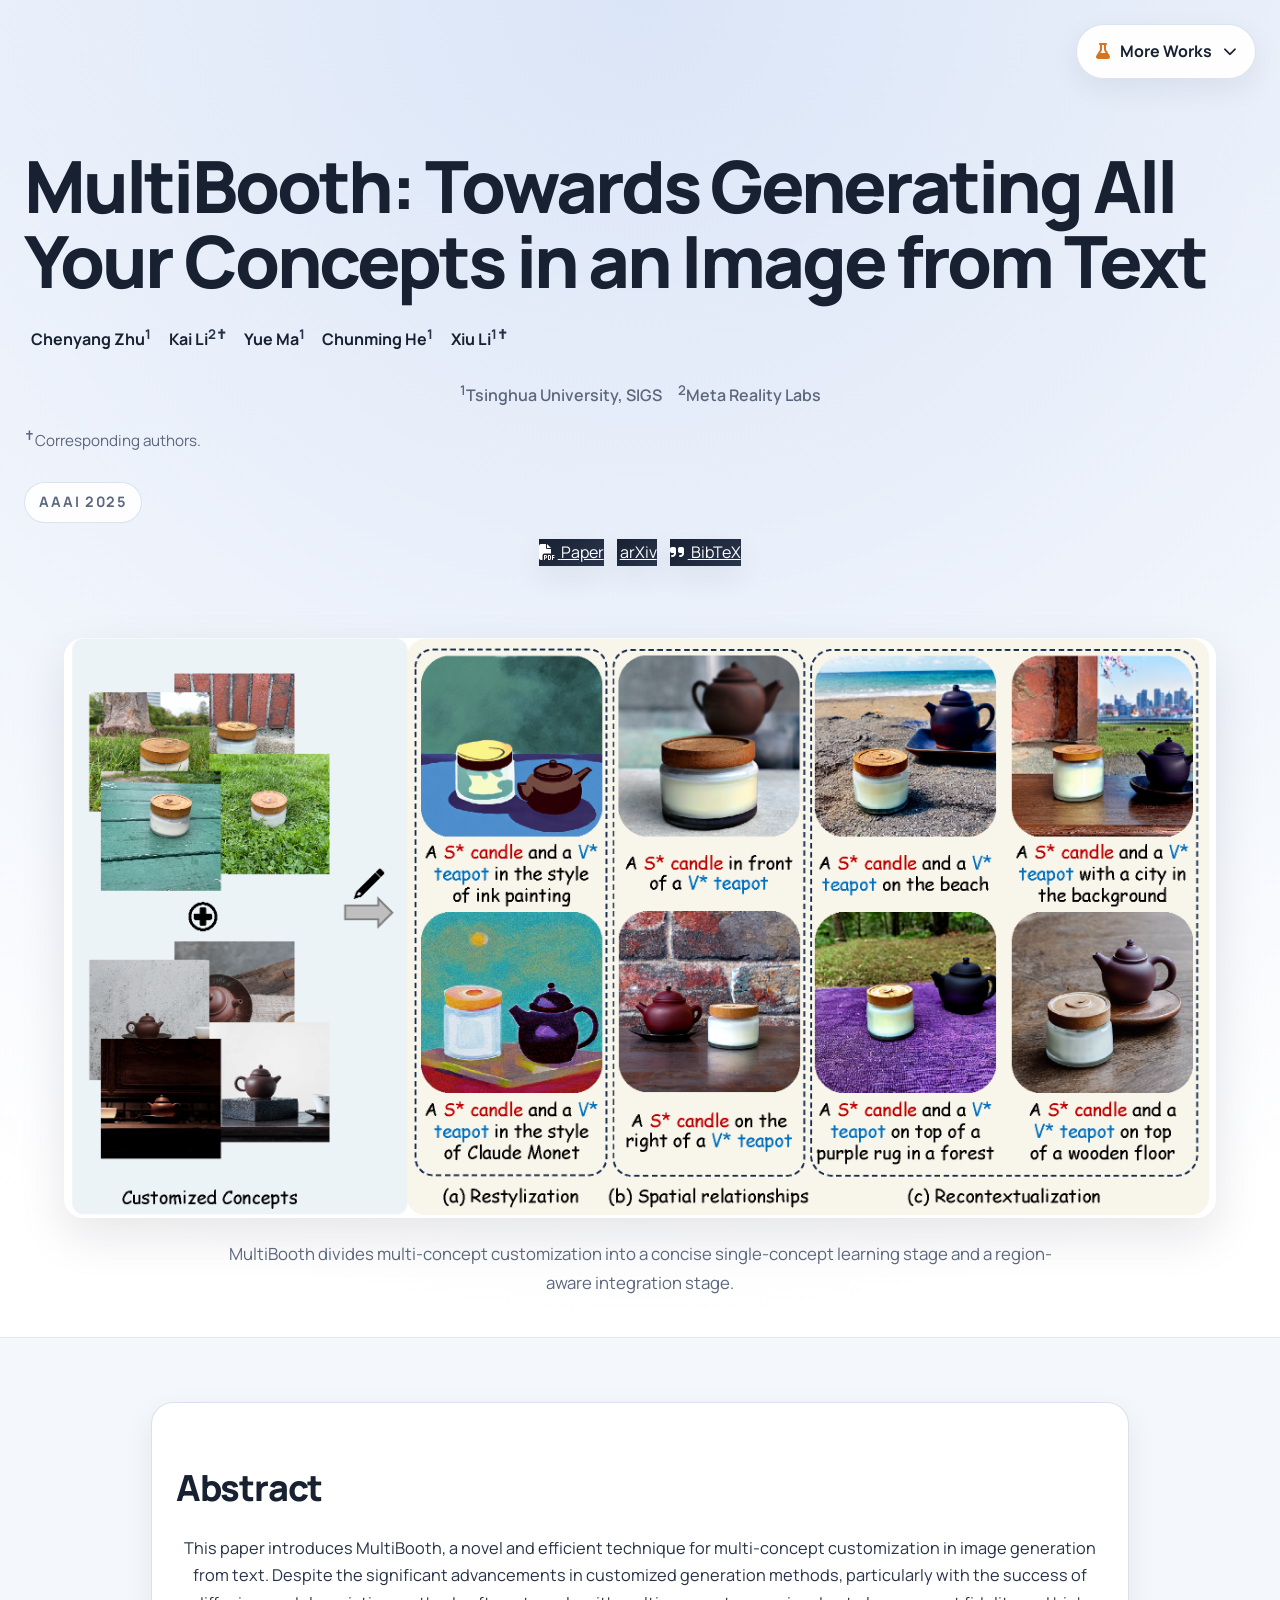
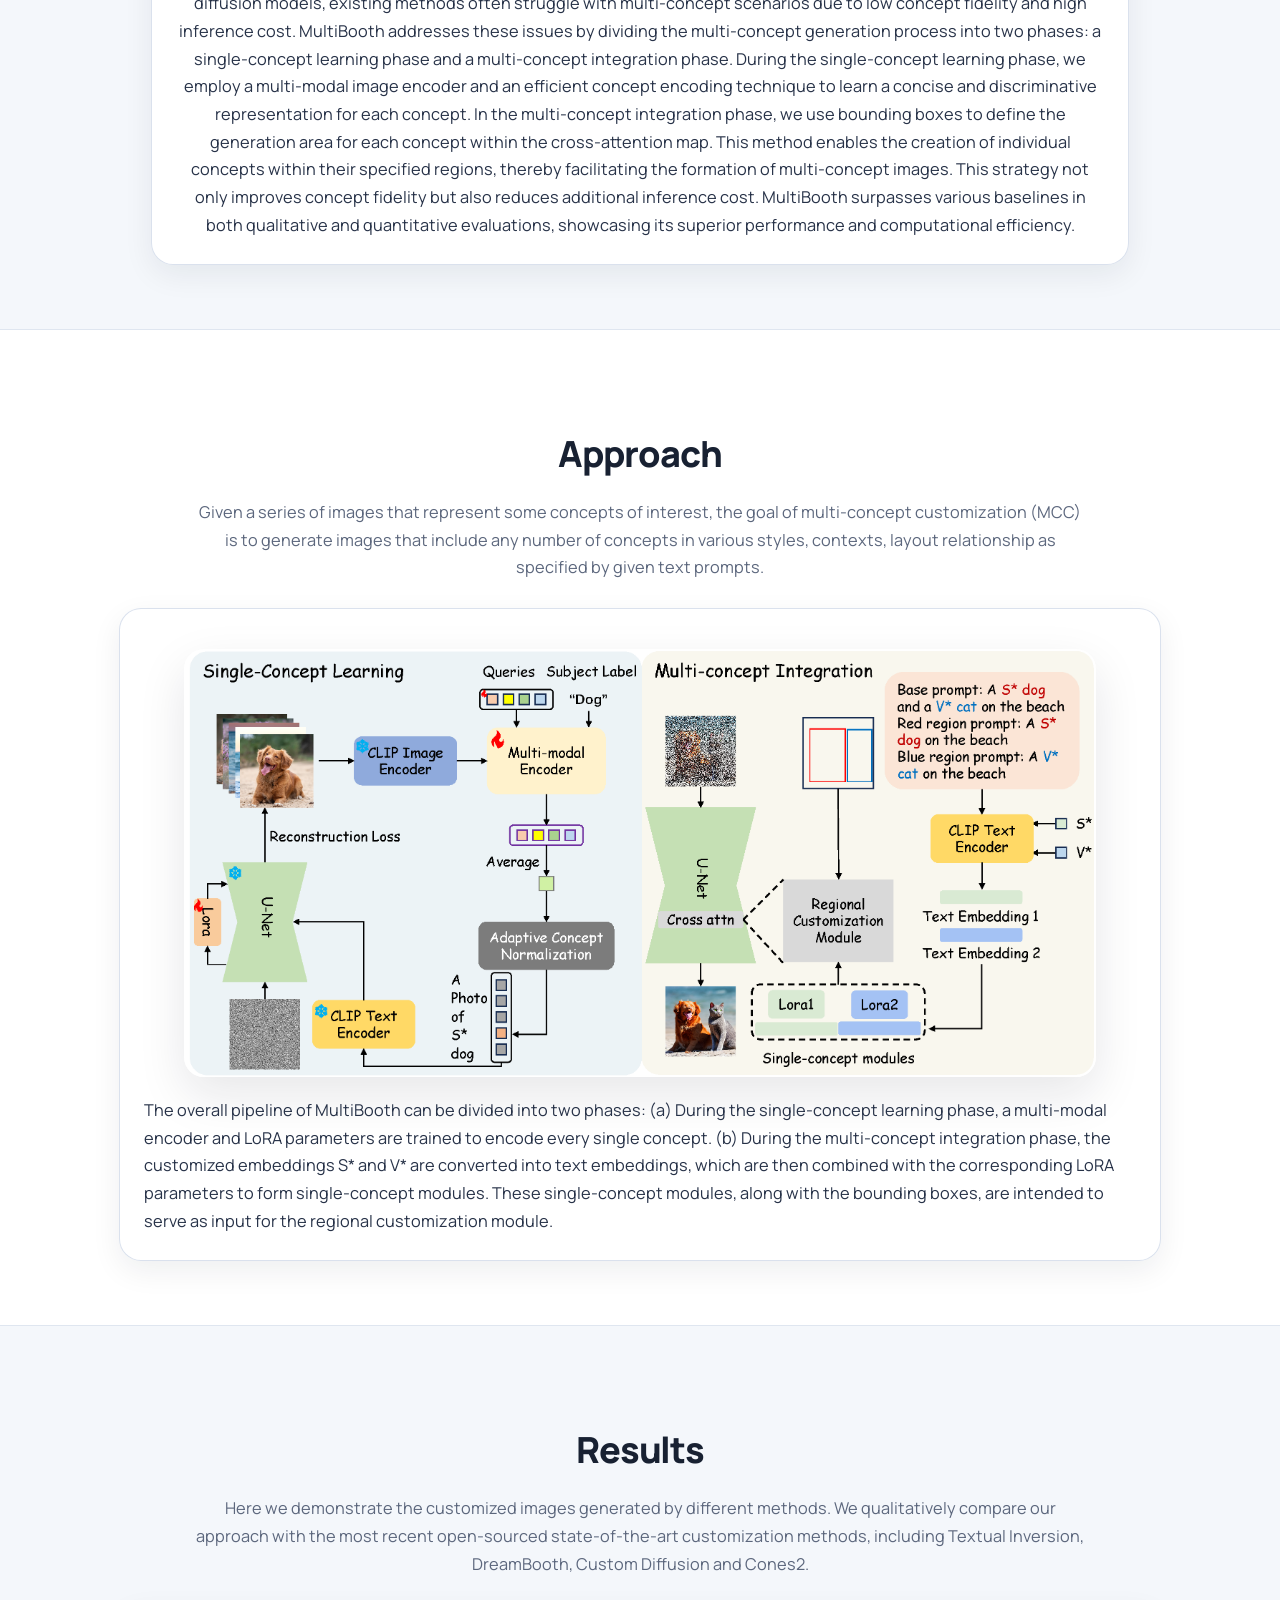
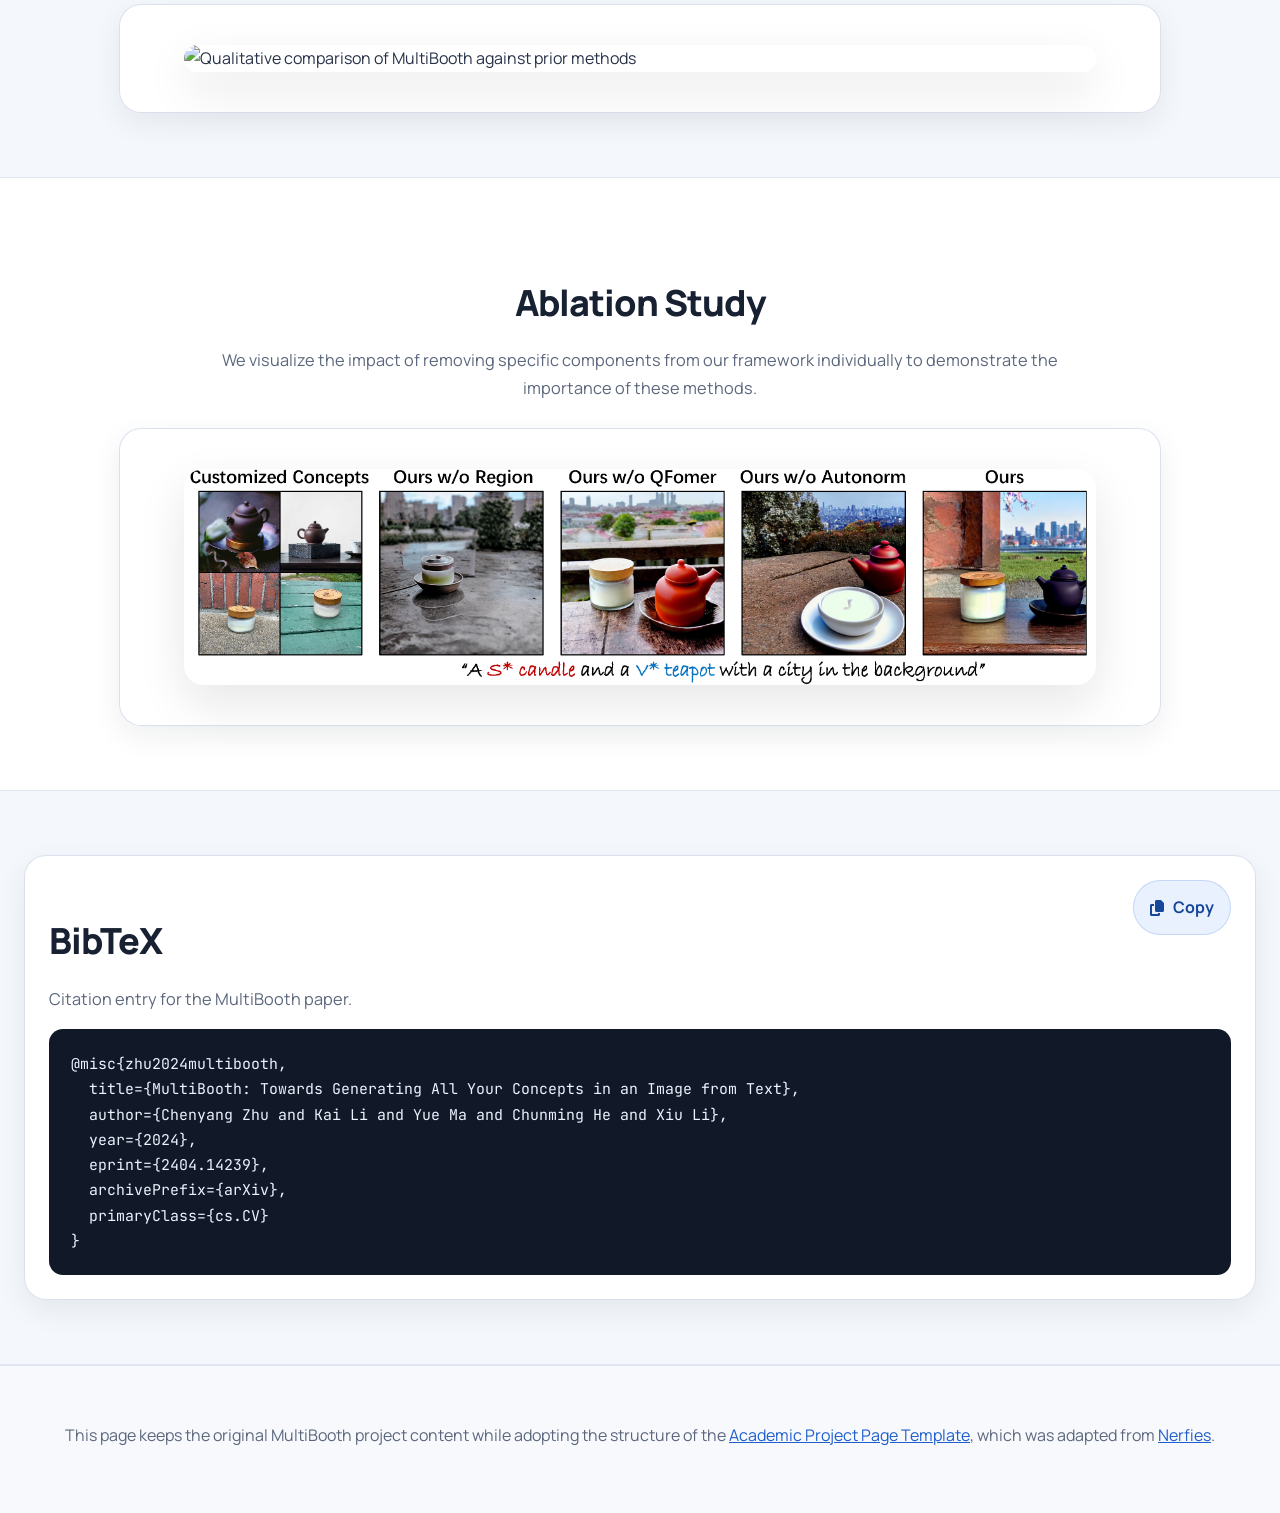
==== commit 42754a31: "fix: remove homepage code button" ====
--- a/index.html
+++ b/index.html
@@ -128,13 +128,6 @@
                     class="external-link button is-normal is-rounded is-dark">
                     <span class="icon"><i class="ai ai-arxiv" aria-hidden="true"></i></span>
                     <span>arXiv</span>
-                  </a>
-                </span>
-                <span class="link-block">
-                  <a href="https://github.com/chenyangzhu1/MultiBooth" target="_blank" rel="noreferrer"
-                    class="external-link button is-normal is-rounded is-dark">
-                    <span class="icon"><i class="fab fa-github" aria-hidden="true"></i></span>
-                    <span>Code</span>
                   </a>
                 </span>
                 <span class="link-block">
@@ -308,4 +301,4 @@
   </footer>
 </body>
 
-</html>+</html>
